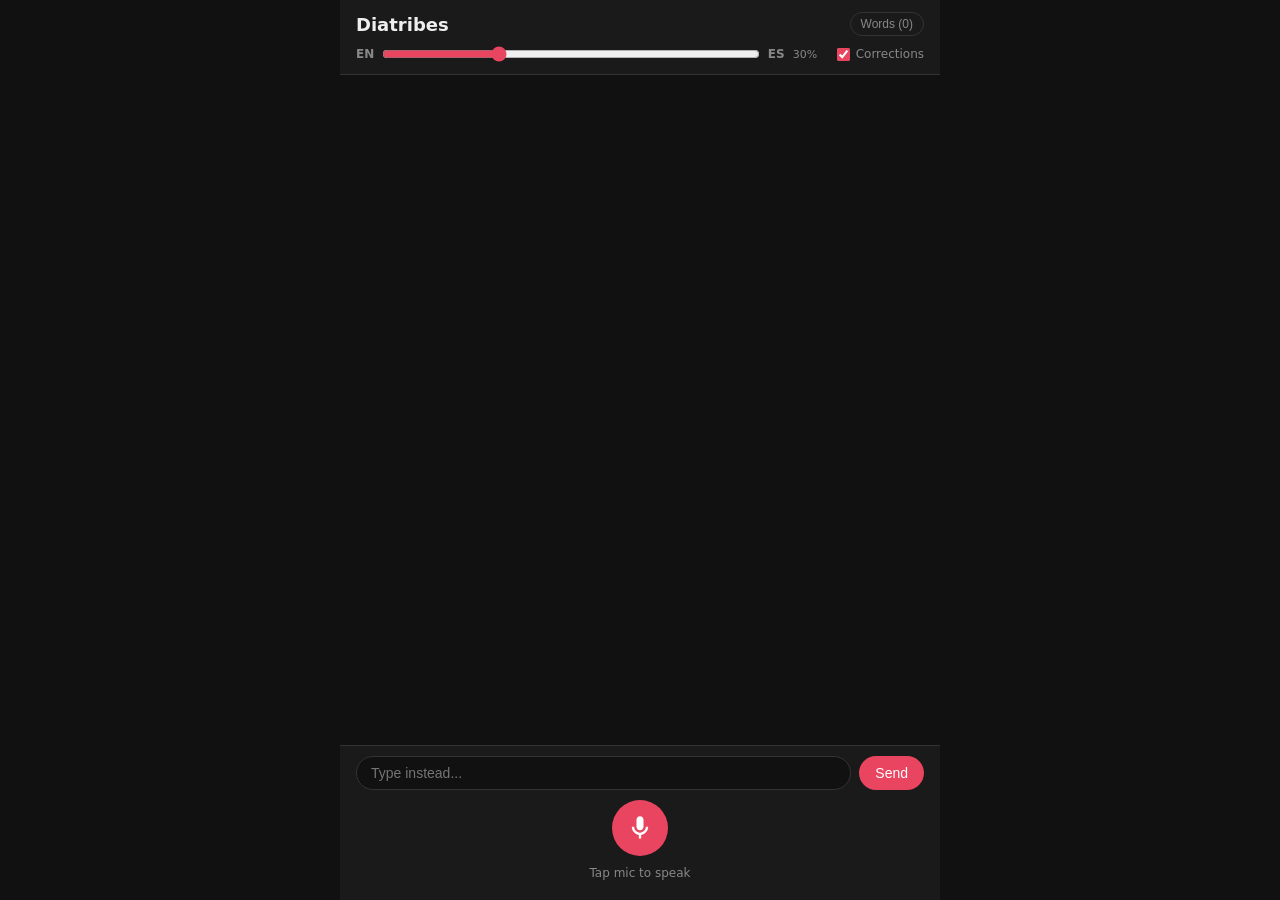
==== static/index.html @ d9075f25 "Add initial web app for Spanish language practice FastAPI backend with two endpoints: - /api/transcr" ====
<!DOCTYPE html>
<html lang="en">
<head>
    <meta charset="UTF-8">
    <meta name="viewport" content="width=device-width, initial-scale=1.0, maximum-scale=1.0, user-scalable=no">
    <title>Diatribes</title>
    <link rel="stylesheet" href="/static/style.css">
</head>
<body>
    <div id="app">
        <header>
            <div class="header-top">
                <h1>Diatribes</h1>
                <button id="words-btn">Words (0)</button>
            </div>
            <div class="controls">
                <div class="slider-group">
                    <span class="lang-label">EN</span>
                    <input type="range" id="slider" min="0" max="100" value="30" step="5">
                    <span class="lang-label">ES</span>
                    <span id="slider-value">30%</span>
                </div>
                <label class="toggle">
                    <input type="checkbox" id="correction-toggle" checked>
                    <span>Corrections</span>
                </label>
            </div>
        </header>

        <main id="conversation"></main>

        <footer>
            <div class="input-row">
                <input type="text" id="text-input" placeholder="Type instead...">
                <button id="send-btn">Send</button>
            </div>
            <button id="mic-btn" aria-label="Record"></button>
            <button id="skip-btn" hidden>Skip retry</button>
            <div id="status">Tap mic to speak</div>
        </footer>
    </div>

    <div id="words-panel" hidden>
        <div class="panel-header">
            <h2>Trouble Words</h2>
            <button id="close-panel">&times;</button>
        </div>
        <ul id="words-list"></ul>
    </div>

    <script src="/static/app.js"></script>
</body>
</html>
---- static/style.css ----
* { margin: 0; padding: 0; box-sizing: border-box; }

:root {
    --bg: #111;
    --surface: #1a1a1a;
    --border: #333;
    --primary: #e94560;
    --user-bg: #1a3a5c;
    --assistant-bg: #2d1b4e;
    --correction-bg: #5c1a1a;
    --text: #eee;
    --text-dim: #888;
}

html, body { height: 100%; overflow: hidden; }

body {
    font-family: -apple-system, BlinkMacSystemFont, 'SF Pro', system-ui, sans-serif;
    background: var(--bg);
    color: var(--text);
}

#app {
    display: flex;
    flex-direction: column;
    height: 100%;
    max-width: 600px;
    margin: 0 auto;
}

header {
    padding: 12px 16px;
    background: var(--surface);
    border-bottom: 1px solid var(--border);
}

.header-top {
    display: flex;
    justify-content: space-between;
    align-items: center;
    margin-bottom: 10px;
}

header h1 { font-size: 18px; font-weight: 600; }

#words-btn {
    background: none;
    border: 1px solid var(--border);
    color: var(--text-dim);
    padding: 4px 10px;
    border-radius: 12px;
    font-size: 12px;
    cursor: pointer;
}

.controls { display: flex; align-items: center; gap: 16px; }

.slider-group {
    flex: 1;
    display: flex;
    align-items: center;
    gap: 8px;
}

.lang-label { font-size: 12px; font-weight: 600; color: var(--text-dim); }

#slider { flex: 1; accent-color: var(--primary); }

#slider-value { font-size: 11px; color: var(--text-dim); min-width: 28px; }

.toggle {
    display: flex;
    align-items: center;
    gap: 6px;
    font-size: 12px;
    color: var(--text-dim);
    cursor: pointer;
    white-space: nowrap;
}

.toggle input { accent-color: var(--primary); }

#conversation {
    flex: 1;
    overflow-y: auto;
    padding: 16px;
    display: flex;
    flex-direction: column;
    gap: 10px;
    -webkit-overflow-scrolling: touch;
}

.msg {
    max-width: 85%;
    padding: 10px 14px;
    border-radius: 18px;
    font-size: 15px;
    line-height: 1.45;
    word-wrap: break-word;
}

.msg.user {
    align-self: flex-end;
    background: var(--user-bg);
    border-bottom-right-radius: 4px;
}

.msg.assistant {
    align-self: flex-start;
    background: var(--assistant-bg);
    border-bottom-left-radius: 4px;
}

.msg.correction {
    align-self: flex-start;
    background: var(--correction-bg);
    border-bottom-left-radius: 4px;
    font-size: 14px;
}

.msg.correction .label {
    font-size: 11px;
    text-transform: uppercase;
    letter-spacing: 0.5px;
    opacity: 0.6;
    margin-bottom: 4px;
}

footer {
    padding: 10px 16px 20px;
    background: var(--surface);
    border-top: 1px solid var(--border);
    display: flex;
    flex-direction: column;
    align-items: center;
    gap: 10px;
}

.input-row { width: 100%; display: flex; gap: 8px; }

#text-input {
    flex: 1;
    padding: 8px 14px;
    border-radius: 20px;
    border: 1px solid var(--border);
    background: var(--bg);
    color: var(--text);
    font-size: 14px;
    outline: none;
}

#text-input:focus { border-color: var(--primary); }

#send-btn {
    padding: 8px 16px;
    border-radius: 20px;
    border: none;
    background: var(--primary);
    color: white;
    font-size: 14px;
    cursor: pointer;
}

#mic-btn {
    width: 56px;
    height: 56px;
    border-radius: 50%;
    border: none;
    background: var(--primary);
    cursor: pointer;
    display: flex;
    align-items: center;
    justify-content: center;
    transition: transform 0.1s;
}

#mic-btn:active { transform: scale(0.95); }
#mic-btn svg { fill: white; }

#mic-btn.recording {
    background: #ff3333;
    animation: pulse 1s infinite;
}

#mic-btn.disabled {
    background: #444;
    cursor: not-allowed;
}

@keyframes pulse {
    0%, 100% { transform: scale(1); }
    50% { transform: scale(1.06); }
}

#skip-btn {
    background: none;
    border: 1px solid var(--border);
    color: var(--text-dim);
    padding: 6px 16px;
    border-radius: 16px;
    font-size: 13px;
    cursor: pointer;
}

#status { font-size: 12px; color: var(--text-dim); }

#words-panel {
    position: fixed;
    top: 0; left: 0; right: 0; bottom: 0;
    background: var(--bg);
    z-index: 100;
    padding: 20px;
    overflow-y: auto;
}

.panel-header {
    display: flex;
    justify-content: space-between;
    align-items: center;
    margin-bottom: 16px;
}

.panel-header h2 { font-size: 18px; }

#close-panel {
    background: none;
    border: none;
    color: var(--text);
    font-size: 24px;
    cursor: pointer;
}

#words-list { list-style: none; }

#words-list li {
    padding: 8px 0;
    border-bottom: 1px solid var(--border);
    font-size: 15px;
}

@supports (padding-bottom: env(safe-area-inset-bottom)) {
    footer { padding-bottom: calc(20px + env(safe-area-inset-bottom)); }
}
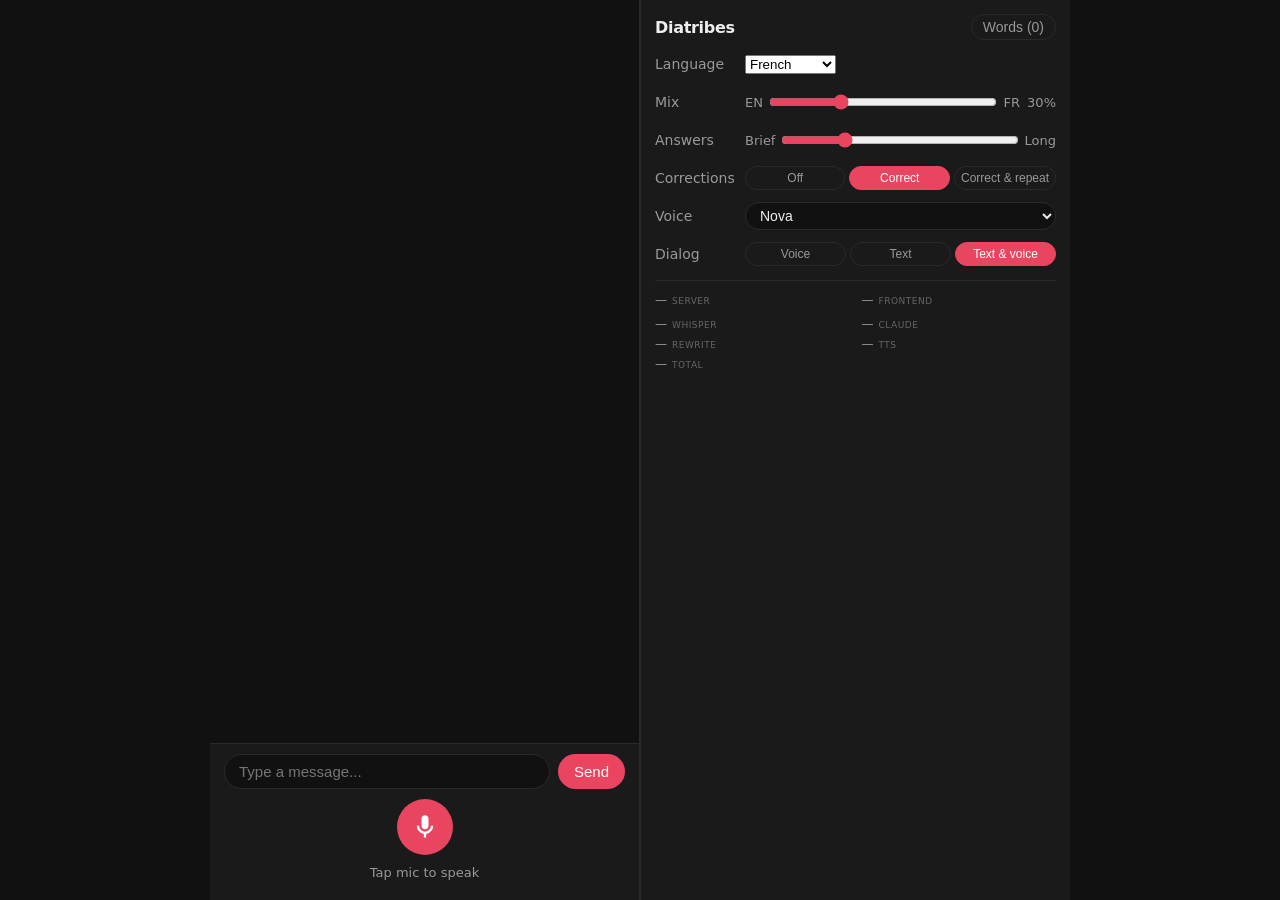
==== commit bbc204e6: "Claude is researching alternatives ot mix" ====
--- a/static/index.html
+++ b/static/index.html
@@ -8,36 +8,113 @@
 </head>
 <body>
     <div id="app">
-        <header>
-            <div class="header-top">
-                <h1>Diatribes</h1>
-                <button id="words-btn">Words (0)</button>
+
+        <div class="chat-col">
+            <main id="conversation"></main>
+            <footer>
+                <div class="input-row" id="input-row">
+                    <input type="text" id="text-input" placeholder="Type a message...">
+                    <button id="send-btn">Send</button>
+                </div>
+                <button id="mic-btn" aria-label="Record"></button>
+                <button id="skip-btn" hidden>Skip retry</button>
+                <div id="status">Tap mic to speak</div>
+            </footer>
+        </div>
+
+        <aside class="control-col">
+            <div class="control-col-inner">
+
+                <div class="header-title">
+                    <h1>Diatribes</h1>
+                    <button id="words-btn">Words (0)</button>
+                </div>
+
+                <div class="setting-row">
+                    <span class="setting-label">Language</span>
+                    <select id="language-select">
+                        <option value="French" selected>French</option>
+                        <option value="Spanish">Spanish</option>
+                        <option value="Italian">Italian</option>
+                        <option value="German">German</option>
+                        <option value="Portuguese">Portuguese</option>
+                        <option value="Japanese">Japanese</option>
+                        <option value="Mandarin">Mandarin</option>
+                        <option value="Arabic">Arabic</option>
+                        <option value="Dutch">Dutch</option>
+                        <option value="Russian">Russian</option>
+                        <option value="Korean">Korean</option>
+                    </select>
+                </div>
+
+                <div class="setting-row">
+                    <span class="setting-label">Mix</span>
+                    <div class="slider-group">
+                        <span class="slider-end">EN</span>
+                        <input type="range" id="slider" min="0" max="100" value="30" step="5">
+                        <span class="slider-end">FR</span>
+                        <span id="slider-value">30%</span>
+                    </div>
+                </div>
+
+                <div class="setting-row">
+                    <span class="setting-label">Answers</span>
+                    <div class="slider-group">
+                        <span class="slider-end">Brief</span>
+                        <input type="range" id="length-slider" min="1" max="5" value="2" step="1">
+                        <span class="slider-end">Long</span>
+                    </div>
+                </div>
+
+                <div class="setting-row">
+                    <span class="setting-label">Corrections</span>
+                    <div class="seg" id="corrections-seg">
+                        <button class="seg-btn" data-value="off">Off</button>
+                        <button class="seg-btn active" data-value="correct">Correct</button>
+                        <button class="seg-btn" data-value="repeat">Correct &amp; repeat</button>
+                    </div>
+                </div>
+
+                <div class="setting-row">
+                    <span class="setting-label">Voice</span>
+                    <select id="voice-select">
+                        <option value="browser">Browser</option>
+                        <option value="nova" selected>Nova</option>
+                        <option value="alloy">Alloy</option>
+                        <option value="echo">Echo</option>
+                        <option value="fable">Fable</option>
+                        <option value="onyx">Onyx</option>
+                        <option value="shimmer">Shimmer</option>
+                    </select>
+                </div>
+
+                <div class="setting-row">
+                    <span class="setting-label">Dialog</span>
+                    <div class="seg" id="dialog-seg">
+                        <button class="seg-btn" data-value="voice">Voice</button>
+                        <button class="seg-btn" data-value="text">Text</button>
+                        <button class="seg-btn active" data-value="both">Text &amp; voice</button>
+                    </div>
+                </div>
+
+                <div class="divider"></div>
+
+                <div class="meta-grid">
+                    <span class="meta-item"><span id="server-time">—</span><span class="meta-label">server</span></span>
+                    <span class="meta-item"><span id="frontend-time">—</span><span class="meta-label">frontend</span></span>
+                </div>
+
+                <div class="meta-grid" id="timings-row" hidden>
+                    <span class="meta-item"><span id="t-whisper">—</span><span class="meta-label">whisper</span></span>
+                    <span class="meta-item"><span id="t-claude">—</span><span class="meta-label">claude</span></span>
+                    <span class="meta-item"><span id="t-rewrite">—</span><span class="meta-label">rewrite</span></span>
+                    <span class="meta-item"><span id="t-tts">—</span><span class="meta-label">tts</span></span>
+                    <span class="meta-item"><span id="t-total">—</span><span class="meta-label">total</span></span>
+                </div>
+
             </div>
-            <div class="controls">
-                <div class="slider-group">
-                    <span class="lang-label">EN</span>
-                    <input type="range" id="slider" min="0" max="100" value="30" step="5">
-                    <span class="lang-label">ES</span>
-                    <span id="slider-value">30%</span>
-                </div>
-                <label class="toggle">
-                    <input type="checkbox" id="correction-toggle" checked>
-                    <span>Corrections</span>
-                </label>
-            </div>
-        </header>
+        </aside>
 
-        <main id="conversation"></main>
-
-        <footer>
-            <div class="input-row">
-                <input type="text" id="text-input" placeholder="Type instead...">
-                <button id="send-btn">Send</button>
-            </div>
-            <button id="mic-btn" aria-label="Record"></button>
-            <button id="skip-btn" hidden>Skip retry</button>
-            <div id="status">Tap mic to speak</div>
-        </footer>
     </div>
 
     <div id="words-panel" hidden>
--- a/static/style.css
+++ b/static/style.css
@@ -3,13 +3,15 @@
 :root {
     --bg: #111;
     --surface: #1a1a1a;
-    --border: #333;
+    --border: #2a2a2a;
     --primary: #e94560;
     --user-bg: #1a3a5c;
     --assistant-bg: #2d1b4e;
     --correction-bg: #5c1a1a;
     --text: #eee;
-    --text-dim: #888;
+    --text-dim: #999;
+    --text-faint: #666;
+    --control-w: 270px;
 }
 
 html, body { height: 100%; overflow: hidden; }
@@ -18,72 +20,230 @@
     font-family: -apple-system, BlinkMacSystemFont, 'SF Pro', system-ui, sans-serif;
     background: var(--bg);
     color: var(--text);
-}
+    font-size: 16px;
+}
+
+/* ── App shell ── */
 
 #app {
     display: flex;
     flex-direction: column;
     height: 100%;
-    max-width: 600px;
+    max-width: 390px;
     margin: 0 auto;
 }
 
-header {
-    padding: 12px 16px;
+/* ── Desktop: 2-column ── */
+
+@media (min-width: 700px) {
+    #app {
+        flex-direction: row;
+        max-width: 860px;
+        width: 100%;
+    }
+
+    .chat-col {
+        width: 300px;
+        flex-shrink: 0;
+        border-right: 1px solid var(--border);
+    }
+
+    .control-col {
+        flex: 1;
+        overflow-y: auto;
+        background: var(--surface);
+    }
+}
+
+/* ── Chat column ── */
+
+.chat-col {
+    display: flex;
+    flex-direction: column;
+    flex: 1;
+    min-height: 0;
+    overflow: hidden;
+}
+
+/* ── Control column (mobile: top bar, desktop: sidebar) ── */
+
+.control-col {
     background: var(--surface);
     border-bottom: 1px solid var(--border);
 }
 
-.header-top {
+@media (min-width: 700px) {
+    .control-col {
+        border-bottom: none;
+        border-left: 1px solid var(--border);
+        order: 2;
+    }
+}
+
+.control-col-inner {
+    padding: 14px;
+    display: flex;
+    flex-direction: column;
+    gap: 10px;
+}
+
+/* ── Header title ── */
+
+.header-title {
     display: flex;
     justify-content: space-between;
     align-items: center;
-    margin-bottom: 10px;
-}
-
-header h1 { font-size: 18px; font-weight: 600; }
+}
+
+h1 {
+    font-size: 16px;
+    font-weight: 700;
+    letter-spacing: -0.3px;
+}
 
 #words-btn {
     background: none;
     border: 1px solid var(--border);
     color: var(--text-dim);
+    padding: 4px 11px;
+    border-radius: 20px;
+    font-size: 14px;
+    cursor: pointer;
+}
+
+/* ── Setting rows ── */
+
+.setting-row {
+    display: flex;
+    align-items: center;
+    gap: 10px;
+    min-height: 28px;
+}
+
+.setting-label {
+    width: 80px;
+    flex-shrink: 0;
+    font-size: 14px;
+    color: var(--text-dim);
+}
+
+/* ── Sliders ── */
+
+.slider-group {
+    flex: 1;
+    display: flex;
+    align-items: center;
+    gap: 6px;
+    min-width: 0;
+}
+
+.slider-end {
+    font-size: 13px;
+    color: var(--text-dim);
+    white-space: nowrap;
+    flex-shrink: 0;
+}
+
+.slider-group input[type="range"] {
+    flex: 1;
+    min-width: 0;
+    accent-color: var(--primary);
+}
+
+#slider-value {
+    font-size: 13px;
+    color: var(--text-dim);
+    min-width: 30px;
+    text-align: right;
+}
+
+/* ── Segmented controls ── */
+
+.seg {
+    display: flex;
+    gap: 4px;
+    flex: 1;
+    flex-wrap: wrap;
+}
+
+.seg-btn {
+    flex: 1;
+    padding: 4px 6px;
+    border-radius: 20px;
+    border: 1px solid var(--border);
+    background: none;
+    color: var(--text-dim);
+    font-size: 12px;
+    cursor: pointer;
+    white-space: nowrap;
+    transition: background 0.15s, color 0.15s, border-color 0.15s;
+}
+
+.seg-btn.active {
+    background: var(--primary);
+    border-color: var(--primary);
+    color: #fff;
+}
+
+/* ── Voice select ── */
+
+#voice-select {
+    flex: 1;
+    background: var(--bg);
+    border: 1px solid var(--border);
+    color: var(--text);
     padding: 4px 10px;
-    border-radius: 12px;
+    border-radius: 20px;
+    font-size: 14px;
+    cursor: pointer;
+    outline: none;
+}
+
+#voice-select:focus { border-color: var(--primary); }
+
+/* ── Divider ── */
+
+.divider {
+    height: 1px;
+    background: var(--border);
+    margin: 2px 0;
+}
+
+/* ── Meta / debug ── */
+
+.meta-grid {
+    display: grid;
+    grid-template-columns: 1fr 1fr;
+    gap: 6px 12px;
+}
+
+.meta-item {
+    display: flex;
+    align-items: baseline;
+    gap: 5px;
     font-size: 12px;
-    cursor: pointer;
-}
-
-.controls { display: flex; align-items: center; gap: 16px; }
-
-.slider-group {
-    flex: 1;
-    display: flex;
-    align-items: center;
-    gap: 8px;
-}
-
-.lang-label { font-size: 12px; font-weight: 600; color: var(--text-dim); }
-
-#slider { flex: 1; accent-color: var(--primary); }
-
-#slider-value { font-size: 11px; color: var(--text-dim); min-width: 28px; }
-
-.toggle {
-    display: flex;
-    align-items: center;
-    gap: 6px;
-    font-size: 12px;
-    color: var(--text-dim);
-    cursor: pointer;
-    white-space: nowrap;
-}
-
-.toggle input { accent-color: var(--primary); }
+    color: var(--text-dim);
+    font-variant-numeric: tabular-nums;
+}
+
+.meta-label {
+    text-transform: uppercase;
+    font-size: 9px;
+    letter-spacing: 0.5px;
+    color: var(--text-faint);
+}
+
+.t-net {
+    font-size: 11px;
+    color: var(--text-faint);
+}
+
+/* ── Conversation ── */
 
 #conversation {
     flex: 1;
     overflow-y: auto;
-    padding: 16px;
+    padding: 14px;
     display: flex;
     flex-direction: column;
     gap: 10px;
@@ -92,7 +252,7 @@
 
 .msg {
     max-width: 85%;
-    padding: 10px 14px;
+    padding: 9px 13px;
     border-radius: 18px;
     font-size: 15px;
     line-height: 1.45;
@@ -126,8 +286,10 @@
     margin-bottom: 4px;
 }
 
+/* ── Footer ── */
+
 footer {
-    padding: 10px 16px 20px;
+    padding: 10px 14px 20px;
     background: var(--surface);
     border-top: 1px solid var(--border);
     display: flex;
@@ -136,7 +298,11 @@
     gap: 10px;
 }
 
-.input-row { width: 100%; display: flex; gap: 8px; }
+.input-row {
+    width: 100%;
+    display: flex;
+    gap: 8px;
+}
 
 #text-input {
     flex: 1;
@@ -145,7 +311,7 @@
     border: 1px solid var(--border);
     background: var(--bg);
     color: var(--text);
-    font-size: 14px;
+    font-size: 15px;
     outline: none;
 }
 
@@ -157,7 +323,7 @@
     border: none;
     background: var(--primary);
     color: white;
-    font-size: 14px;
+    font-size: 15px;
     cursor: pointer;
 }
 
@@ -198,11 +364,13 @@
     color: var(--text-dim);
     padding: 6px 16px;
     border-radius: 16px;
-    font-size: 13px;
-    cursor: pointer;
-}
-
-#status { font-size: 12px; color: var(--text-dim); }
+    font-size: 14px;
+    cursor: pointer;
+}
+
+#status { font-size: 13px; color: var(--text-dim); }
+
+/* ── Words panel ── */
 
 #words-panel {
     position: fixed;
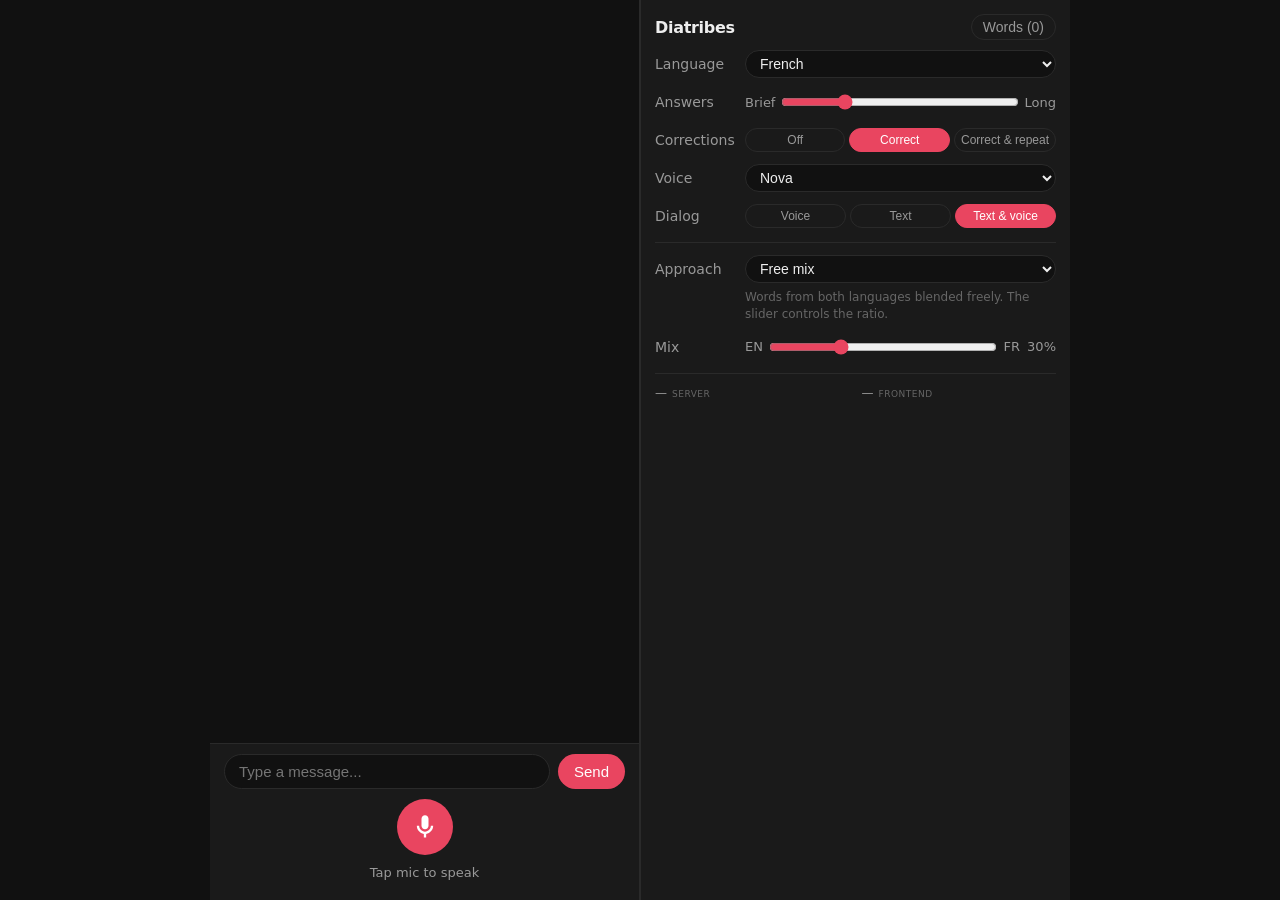
==== commit 71132b5d: "Pre testing ui" ====
--- a/static/index.html
+++ b/static/index.html
@@ -48,16 +48,6 @@
                 </div>
 
                 <div class="setting-row">
-                    <span class="setting-label">Mix</span>
-                    <div class="slider-group">
-                        <span class="slider-end">EN</span>
-                        <input type="range" id="slider" min="0" max="100" value="30" step="5">
-                        <span class="slider-end">FR</span>
-                        <span id="slider-value">30%</span>
-                    </div>
-                </div>
-
-                <div class="setting-row">
                     <span class="setting-label">Answers</span>
                     <div class="slider-group">
                         <span class="slider-end">Brief</span>
@@ -99,6 +89,44 @@
 
                 <div class="divider"></div>
 
+                <!-- Approach selector + dynamic controls -->
+                <div class="setting-row">
+                    <span class="setting-label">Approach</span>
+                    <select id="approach-select">
+                        <option value="free_mix" selected>Free mix</option>
+                        <option value="pos">POS swap</option>
+                        <option value="sentence_alt">Alternating</option>
+                        <option value="immersion">Immersion</option>
+                        <option value="translation">Translations</option>
+                    </select>
+                </div>
+
+                <p id="approach-desc" class="approach-desc"></p>
+
+                <!-- Free mix controls -->
+                <div id="mix-row" class="setting-row">
+                    <span class="setting-label">Mix</span>
+                    <div class="slider-group">
+                        <span class="slider-end">EN</span>
+                        <input type="range" id="slider" min="0" max="100" value="30" step="5">
+                        <span class="slider-end">FR</span>
+                        <span id="slider-value">30%</span>
+                    </div>
+                </div>
+
+                <!-- POS swap controls -->
+                <div id="pos-row" class="setting-row" hidden>
+                    <span class="setting-label">Swap</span>
+                    <div class="pos-checks" id="pos-checks">
+                        <label><input type="checkbox" value="nouns" checked> Nouns</label>
+                        <label><input type="checkbox" value="verbs"> Verbs</label>
+                        <label><input type="checkbox" value="adjectives"> Adjs</label>
+                        <label><input type="checkbox" value="adverbs"> Advs</label>
+                    </div>
+                </div>
+
+                <div class="divider"></div>
+
                 <div class="meta-grid">
                     <span class="meta-item"><span id="server-time">—</span><span class="meta-label">server</span></span>
                     <span class="meta-item"><span id="frontend-time">—</span><span class="meta-label">frontend</span></span>
--- a/static/style.css
+++ b/static/style.css
@@ -1,4 +1,5 @@
 * { margin: 0; padding: 0; box-sizing: border-box; }
+[hidden] { display: none !important; }
 
 :root {
     --bg: #111;
@@ -185,9 +186,9 @@
     color: #fff;
 }
 
-/* ── Voice select ── */
-
-#voice-select {
+/* ── Selects ── */
+
+select {
     flex: 1;
     background: var(--bg);
     border: 1px solid var(--border);
@@ -199,7 +200,47 @@
     outline: none;
 }
 
-#voice-select:focus { border-color: var(--primary); }
+select:focus { border-color: var(--primary); }
+
+/* ── Approach description ── */
+
+.approach-desc {
+    font-size: 12px;
+    color: var(--text-faint);
+    line-height: 1.4;
+    padding-left: 90px;
+    margin-top: -4px;
+}
+
+/* ── POS checkboxes ── */
+
+.pos-checks {
+    display: flex;
+    flex-wrap: wrap;
+    gap: 6px;
+    flex: 1;
+}
+
+.pos-checks label {
+    display: flex;
+    align-items: center;
+    gap: 4px;
+    font-size: 13px;
+    color: var(--text-dim);
+    cursor: pointer;
+    padding: 3px 10px;
+    border-radius: 20px;
+    border: 1px solid var(--border);
+    transition: background 0.15s, color 0.15s, border-color 0.15s;
+}
+
+.pos-checks label:has(input:checked) {
+    background: var(--primary);
+    border-color: var(--primary);
+    color: #fff;
+}
+
+.pos-checks input[type="checkbox"] { display: none; }
 
 /* ── Divider ── */
 
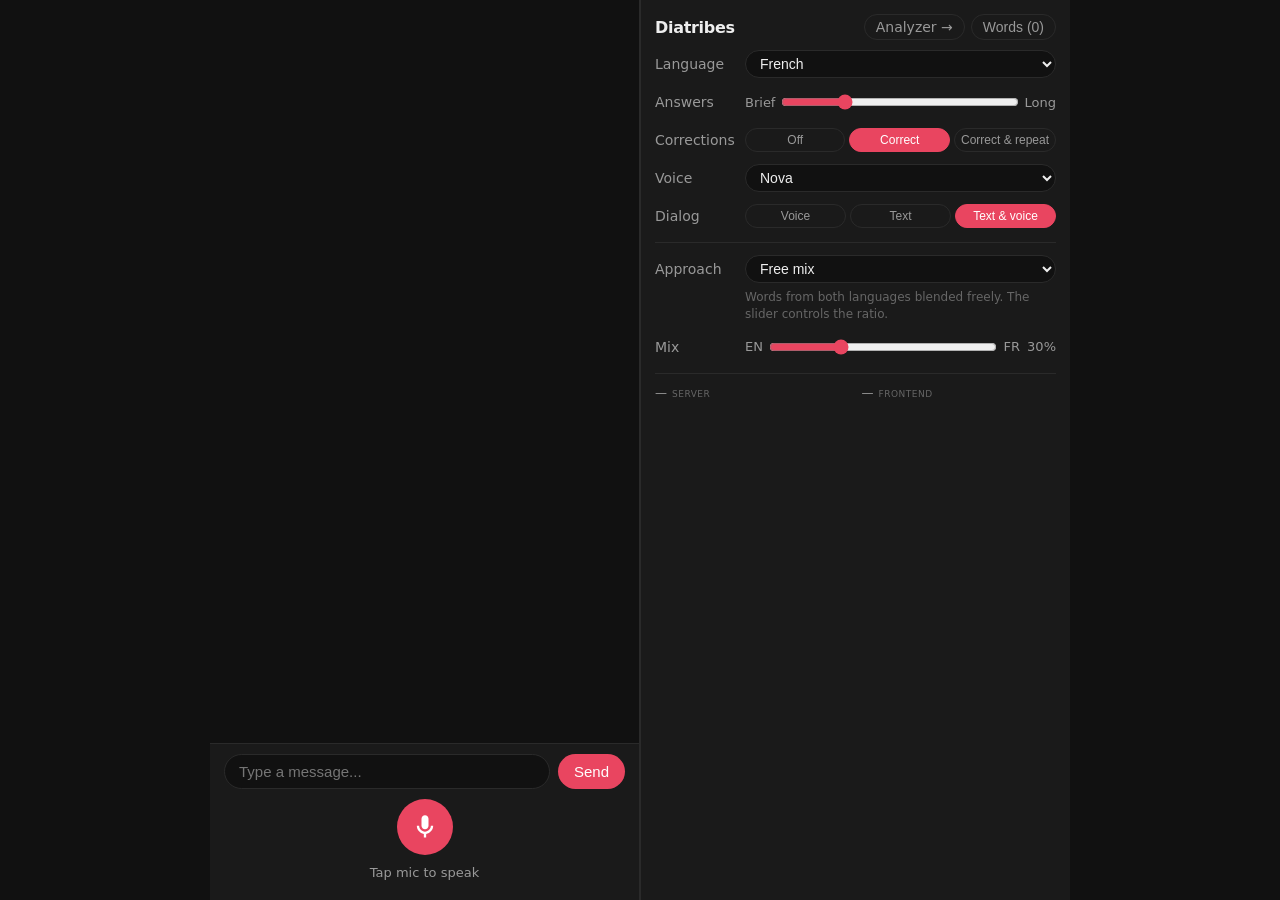
==== commit 1dacb1db: "Add deterministic text analyzer with POS color-coding Replaces LLM-based word swapping with a static" ====
--- a/static/index.html
+++ b/static/index.html
@@ -27,7 +27,10 @@
 
                 <div class="header-title">
                     <h1>Diatribes</h1>
-                    <button id="words-btn">Words (0)</button>
+                    <div style="display:flex;gap:6px;align-items:center;">
+                        <a href="/static/translator.html" id="analyzer-btn">Analyzer →</a>
+                        <button id="words-btn">Words (0)</button>
+                    </div>
                 </div>
 
                 <div class="setting-row">
--- a/static/style.css
+++ b/static/style.css
@@ -112,6 +112,23 @@
     cursor: pointer;
 }
 
+#analyzer-btn {
+    background: none;
+    border: 1px solid var(--border);
+    color: var(--text-dim);
+    padding: 4px 11px;
+    border-radius: 20px;
+    font-size: 14px;
+    cursor: pointer;
+    text-decoration: none;
+    transition: color 0.15s, border-color 0.15s;
+}
+
+#analyzer-btn:hover {
+    color: var(--text);
+    border-color: #444;
+}
+
 /* ── Setting rows ── */
 
 .setting-row {
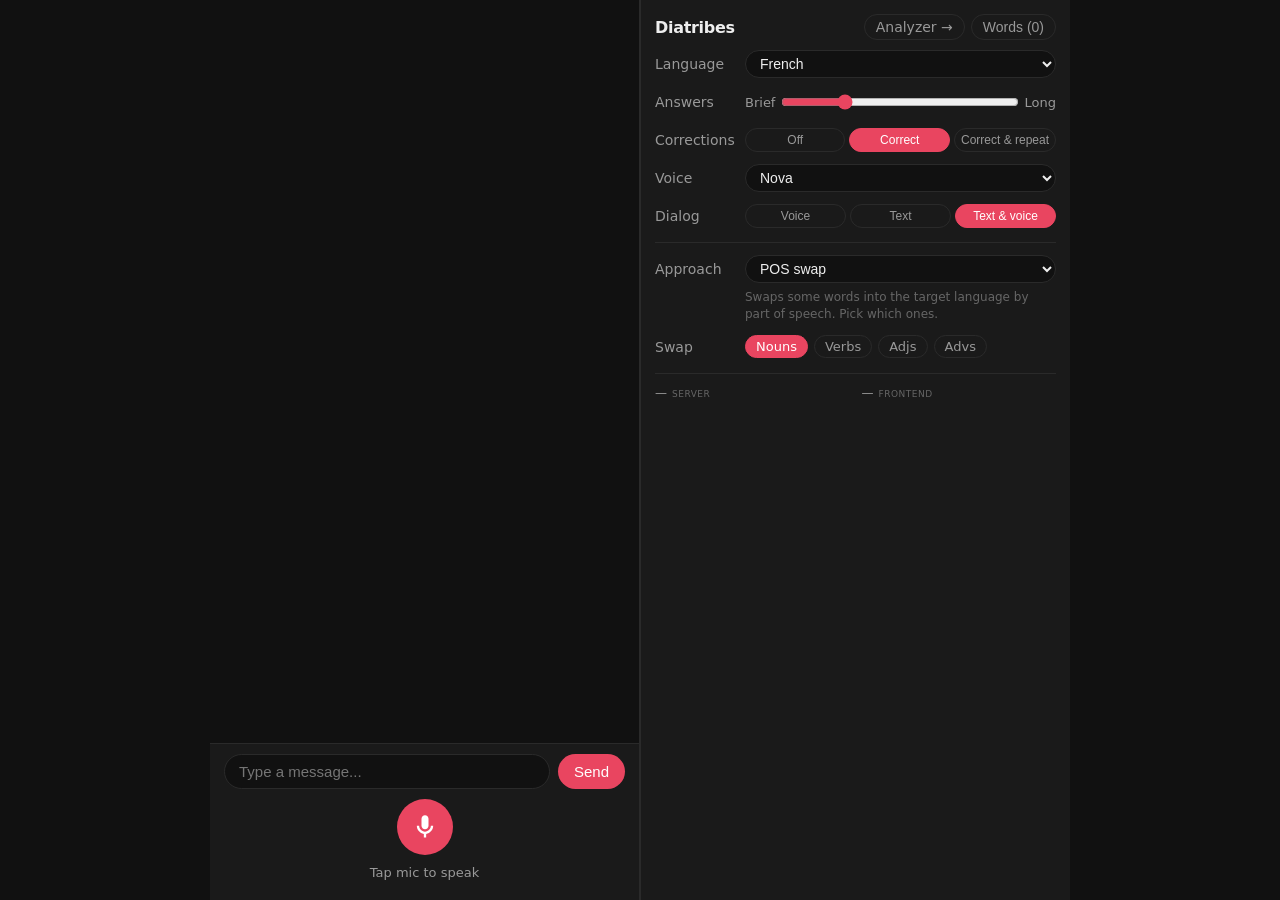
==== commit 16f95c8d: "Make POS swap default and replace LLM second pass with deterministic swap POS swap is now the defaul" ====
--- a/static/index.html
+++ b/static/index.html
@@ -96,8 +96,8 @@
                 <div class="setting-row">
                     <span class="setting-label">Approach</span>
                     <select id="approach-select">
-                        <option value="free_mix" selected>Free mix</option>
-                        <option value="pos">POS swap</option>
+                        <option value="free_mix">Free mix</option>
+                        <option value="pos" selected>POS swap</option>
                         <option value="sentence_alt">Alternating</option>
                         <option value="immersion">Immersion</option>
                         <option value="translation">Translations</option>
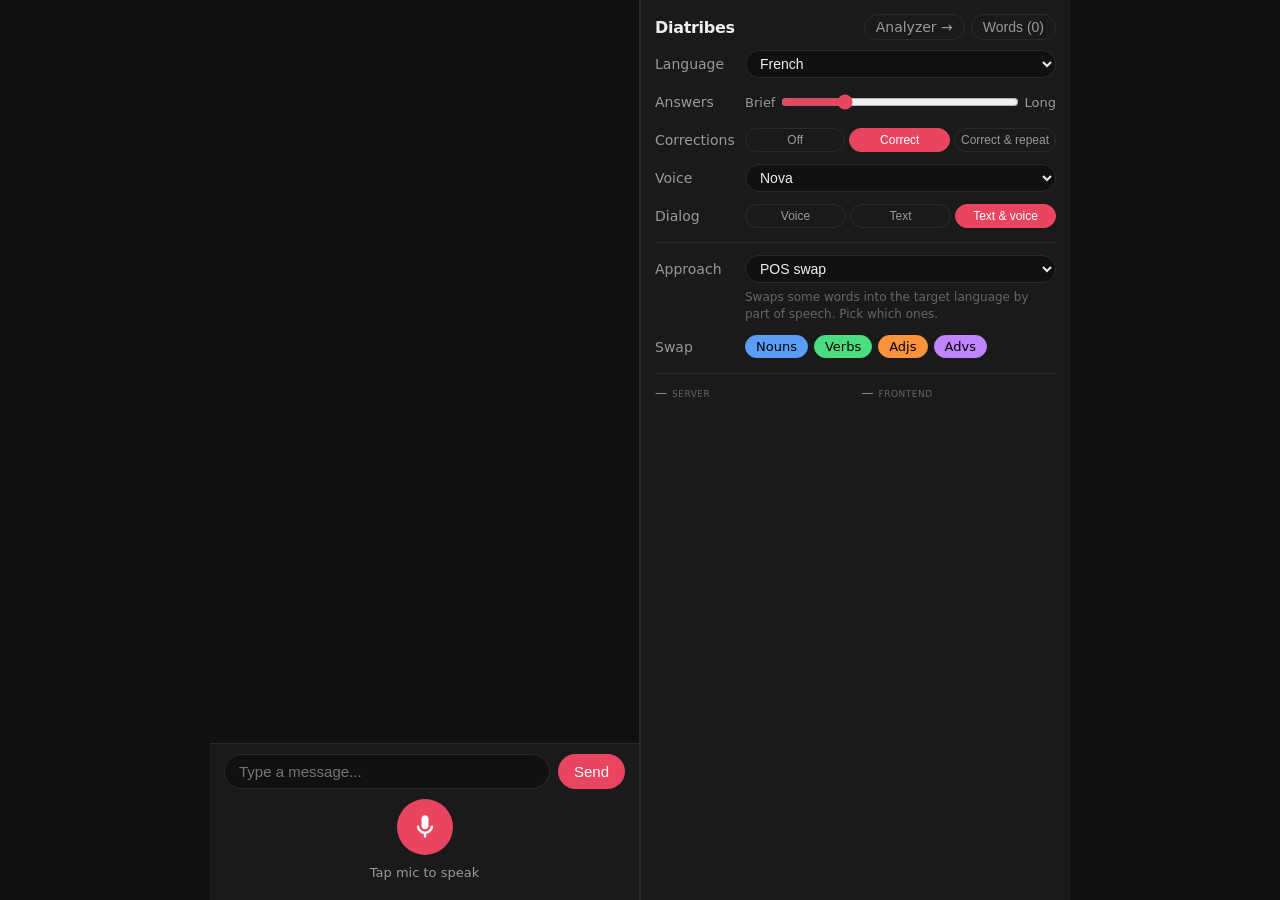
==== commit bd59050e: "Color-code POS words in chat bubbles, per-type pill colors - Shared dict-swap.js module handles all " ====
--- a/static/index.html
+++ b/static/index.html
@@ -122,9 +122,9 @@
                     <span class="setting-label">Swap</span>
                     <div class="pos-checks" id="pos-checks">
                         <label><input type="checkbox" value="nouns" checked> Nouns</label>
-                        <label><input type="checkbox" value="verbs"> Verbs</label>
-                        <label><input type="checkbox" value="adjectives"> Adjs</label>
-                        <label><input type="checkbox" value="adverbs"> Advs</label>
+                        <label><input type="checkbox" value="verbs" checked> Verbs</label>
+                        <label><input type="checkbox" value="adjectives" checked> Adjs</label>
+                        <label><input type="checkbox" value="adverbs" checked> Advs</label>
                     </div>
                 </div>
 
@@ -156,6 +156,7 @@
         <ul id="words-list"></ul>
     </div>
 
+    <script src="/static/dict-swap.js"></script>
     <script src="/static/app.js"></script>
 </body>
 </html>
--- a/static/style.css
+++ b/static/style.css
@@ -251,13 +251,34 @@
     transition: background 0.15s, color 0.15s, border-color 0.15s;
 }
 
-.pos-checks label:has(input:checked) {
-    background: var(--primary);
-    border-color: var(--primary);
-    color: #fff;
+.pos-checks label:has(input[value="nouns"]:checked) {
+    background: #5b9cf6; border-color: #5b9cf6; color: #000;
+}
+.pos-checks label:has(input[value="verbs"]:checked) {
+    background: #4ade80; border-color: #4ade80; color: #000;
+}
+.pos-checks label:has(input[value="adjectives"]:checked) {
+    background: #fb923c; border-color: #fb923c; color: #000;
+}
+.pos-checks label:has(input[value="adverbs"]:checked) {
+    background: #c084fc; border-color: #c084fc; color: #000;
 }
 
 .pos-checks input[type="checkbox"] { display: none; }
+
+/* ── POS word colors (used in chat bubbles + text analyzer) ── */
+
+span.word             { font-weight: 600; }
+span.word.noun        { color: #5b9cf6; }
+span.word.verb        { color: #4ade80; }
+span.word.adj         { color: #fb923c; }
+span.word.adv         { color: #c084fc; }
+span.src {
+    font-size: 11px;
+    font-weight: 400;
+    color: rgba(255,255,255,0.35);
+    margin-left: 2px;
+}
 
 /* ── Divider ── */
 
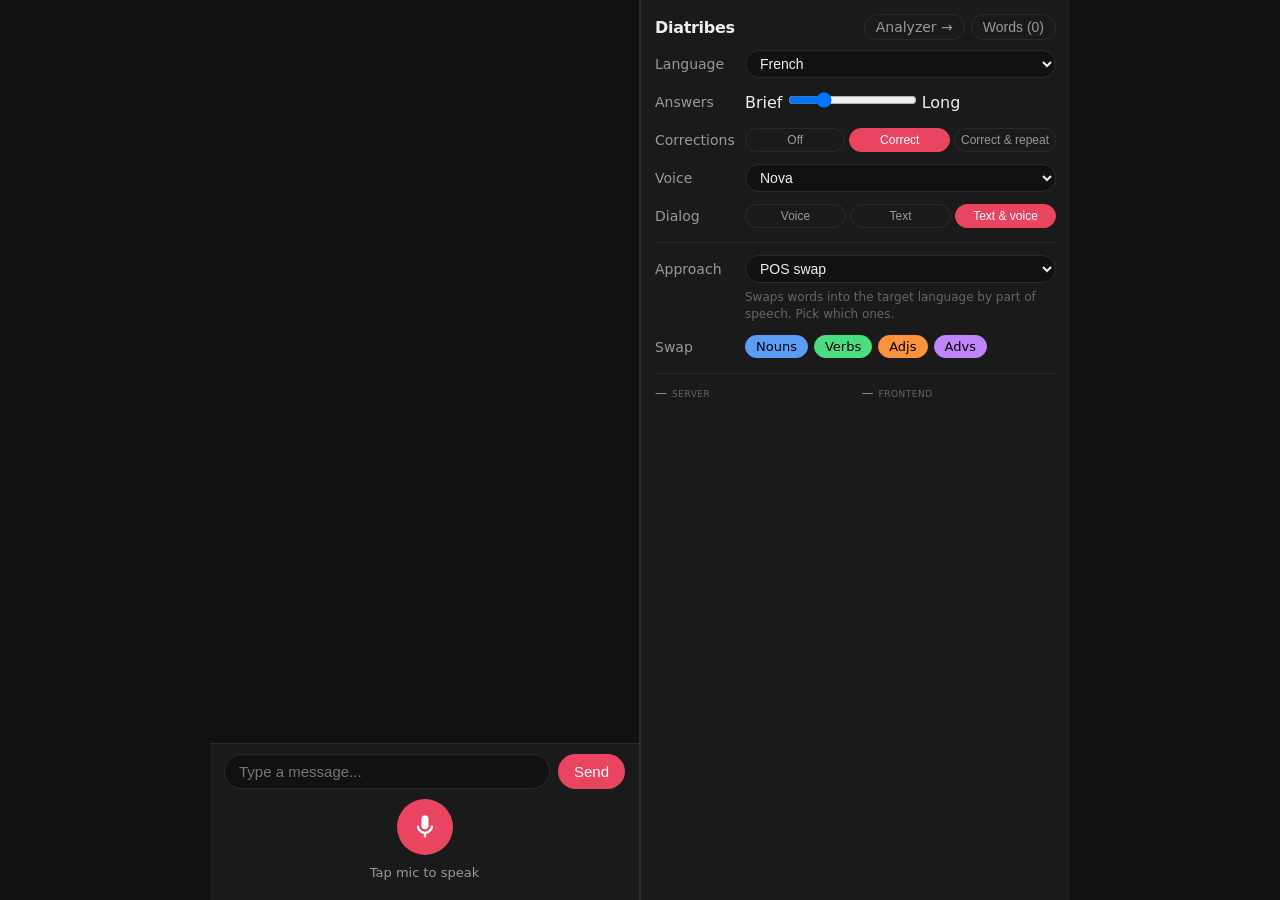
==== commit 7e3c3ac6: "Remove free_mix approach entirely Deleted all references: mix_instruction function, slider UI, slide" ====
--- a/static/index.html
+++ b/static/index.html
@@ -96,7 +96,6 @@
                 <div class="setting-row">
                     <span class="setting-label">Approach</span>
                     <select id="approach-select">
-                        <option value="free_mix">Free mix</option>
                         <option value="pos" selected>POS swap</option>
                         <option value="sentence_alt">Alternating</option>
                         <option value="immersion">Immersion</option>
@@ -105,17 +104,6 @@
                 </div>
 
                 <p id="approach-desc" class="approach-desc"></p>
-
-                <!-- Free mix controls -->
-                <div id="mix-row" class="setting-row">
-                    <span class="setting-label">Mix</span>
-                    <div class="slider-group">
-                        <span class="slider-end">EN</span>
-                        <input type="range" id="slider" min="0" max="100" value="30" step="5">
-                        <span class="slider-end">FR</span>
-                        <span id="slider-value">30%</span>
-                    </div>
-                </div>
 
                 <!-- POS swap controls -->
                 <div id="pos-row" class="setting-row" hidden>
--- a/static/style.css
+++ b/static/style.css
@@ -145,36 +145,6 @@
     color: var(--text-dim);
 }
 
-/* ── Sliders ── */
-
-.slider-group {
-    flex: 1;
-    display: flex;
-    align-items: center;
-    gap: 6px;
-    min-width: 0;
-}
-
-.slider-end {
-    font-size: 13px;
-    color: var(--text-dim);
-    white-space: nowrap;
-    flex-shrink: 0;
-}
-
-.slider-group input[type="range"] {
-    flex: 1;
-    min-width: 0;
-    accent-color: var(--primary);
-}
-
-#slider-value {
-    font-size: 13px;
-    color: var(--text-dim);
-    min-width: 30px;
-    text-align: right;
-}
-
 /* ── Segmented controls ── */
 
 .seg {
@@ -276,7 +246,7 @@
 span.src {
     font-size: 11px;
     font-weight: 400;
-    color: rgba(255,255,255,0.35);
+    color: var(--text);
     margin-left: 2px;
 }
 
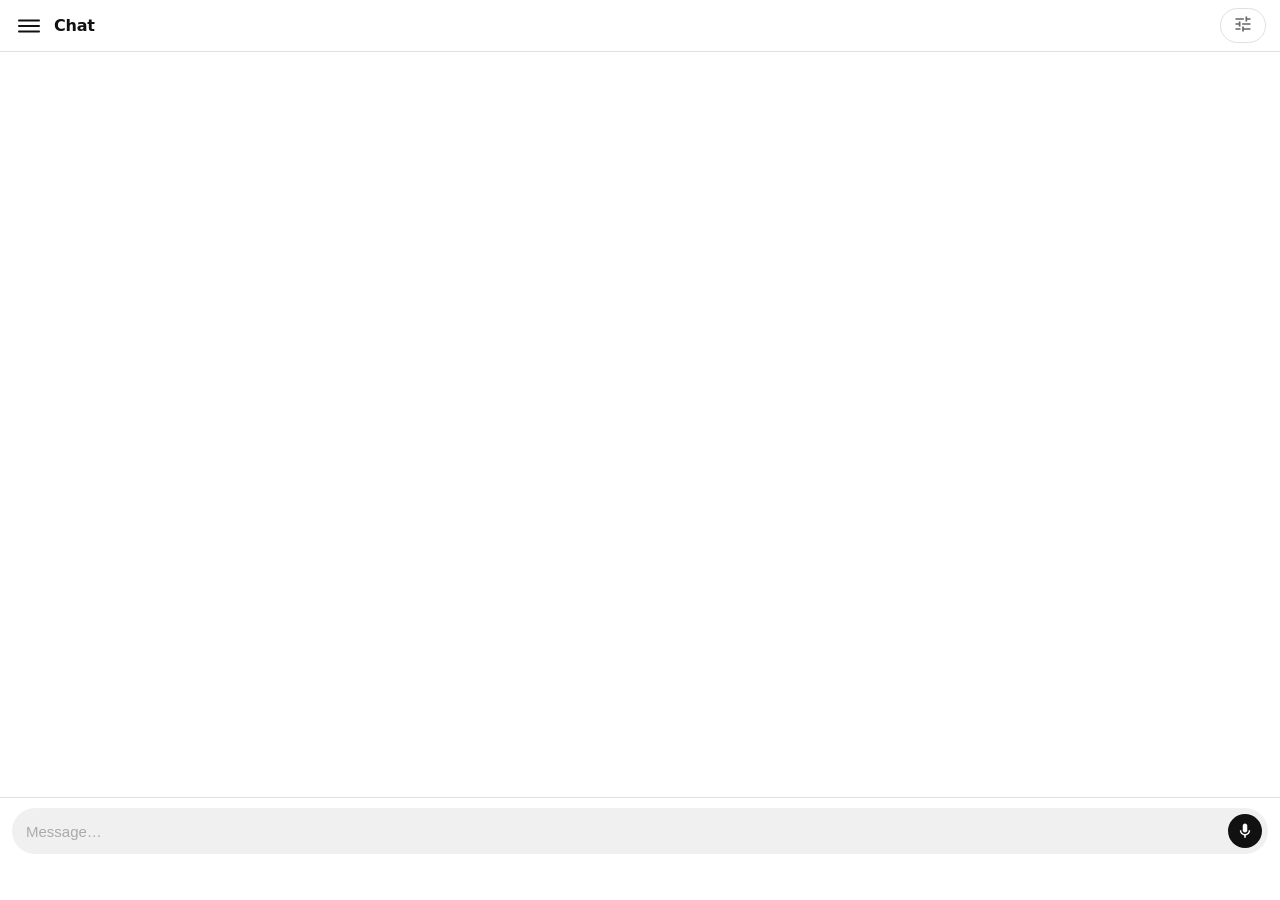
==== commit edcf06b0: "Add Articles section, rebuild web UI to single-action-button layout Web: - Articles view with Saved " ====
--- a/static/index.html
+++ b/static/index.html
@@ -4,147 +4,384 @@
     <meta charset="UTF-8">
     <meta name="viewport" content="width=device-width, initial-scale=1.0, maximum-scale=1.0, user-scalable=no">
     <title>Diatribes</title>
-    <link rel="stylesheet" href="/static/style.css">
+    <link rel="stylesheet" href="/static/app.css">
 </head>
 <body>
-    <div id="app">
-
-        <div class="chat-col">
-            <main id="conversation"></main>
-            <footer>
-                <div class="input-row" id="input-row">
-                    <input type="text" id="text-input" placeholder="Type a message...">
-                    <button id="send-btn">Send</button>
+
+<!-- ── Sidebar overlay ── -->
+<div id="sidebar-overlay"></div>
+
+<!-- ── Sidebar ── -->
+<nav id="sidebar">
+    <div class="sidebar-brand">Diatribes</div>
+    <ul class="sidebar-nav">
+        <li class="nav-item active" data-view="chat">
+            <span class="nav-icon">💬</span> Chat
+        </li>
+        <li class="nav-item" data-view="flashcards">
+            <span class="nav-icon">🃏</span> Flashcards
+        </li>
+        <li class="nav-item" data-view="articles">
+            <span class="nav-icon">📰</span> Articles
+        </li>
+        <li class="nav-item" data-view="voice-test">
+            <span class="nav-icon">🎙</span> Voice Test
+        </li>
+        <li class="nav-item" data-view="settings">
+            <span class="nav-icon">⚙</span> Settings
+        </li>
+    </ul>
+</nav>
+
+<!-- ── App shell ── -->
+<div id="app">
+
+    <!-- ════════════════════════════════════════════
+         CHAT VIEW
+    ═══════════════════════════════════════════════ -->
+    <div id="view-chat" class="view active">
+        <header class="view-header">
+            <button class="hamburger" id="hamburger">
+                <svg viewBox="0 0 24 24" width="22" height="22" fill="currentColor">
+                    <rect y="5"  width="24" height="2" rx="1"/>
+                    <rect y="11" width="24" height="2" rx="1"/>
+                    <rect y="17" width="24" height="2" rx="1"/>
+                </svg>
+            </button>
+            <span class="header-title">Chat</span>
+            <button class="icon-btn" id="options-btn" title="Options">
+                <svg viewBox="0 0 24 24" width="20" height="20" fill="currentColor">
+                    <path d="M3 17v2h6v-2H3zM3 5v2h10V5H3zm10 16v-2h8v-2h-8v-2h-2v6h2zM7 9v2H3v2h4v2h2V9H7zm14 4v-2H11v2h10zm-6-4h2V7h4V5h-4V3h-2v6z"/>
+                </svg>
+            </button>
+        </header>
+
+        <main id="conversation"></main>
+
+        <footer class="chat-footer">
+            <div class="chat-input-bar">
+                <input type="text" id="text-input" placeholder="Message…" autocomplete="off">
+                <button id="action-btn" aria-label="Record or send"></button>
+            </div>
+            <div class="chat-footer-meta">
+                <button id="skip-btn" hidden>Skip retry</button>
+            </div>
+        </footer>
+    </div>
+
+    <!-- ════════════════════════════════════════════
+         FLASHCARDS VIEW
+    ═══════════════════════════════════════════════ -->
+    <div id="view-flashcards" class="view">
+        <header class="view-header">
+            <button class="hamburger">
+                <svg viewBox="0 0 24 24" width="22" height="22" fill="currentColor">
+                    <rect y="5"  width="24" height="2" rx="1"/>
+                    <rect y="11" width="24" height="2" rx="1"/>
+                    <rect y="17" width="24" height="2" rx="1"/>
+                </svg>
+            </button>
+            <span class="header-title">Flashcards</span>
+            <button class="icon-btn" id="review-btn">Review</button>
+        </header>
+
+        <div class="fc-filters">
+            <button class="filter-btn active" data-pos="all">All</button>
+            <button class="filter-btn noun" data-pos="noun">Nouns</button>
+            <button class="filter-btn verb" data-pos="verb">Verbs</button>
+            <button class="filter-btn adj"  data-pos="adj">Adjs</button>
+            <button class="filter-btn adv"  data-pos="adv">Advs</button>
+        </div>
+
+        <div id="fc-list"></div>
+        <div id="fc-empty" hidden>
+            <p>No saved words yet.</p>
+            <p>Tap highlighted words in chat to save them.</p>
+        </div>
+    </div>
+
+    <!-- ════════════════════════════════════════════
+         ARTICLES VIEW
+    ═══════════════════════════════════════════════ -->
+    <div id="view-articles" class="view">
+        <header class="view-header">
+            <button class="hamburger">
+                <svg viewBox="0 0 24 24" width="22" height="22" fill="currentColor">
+                    <rect y="5"  width="24" height="2" rx="1"/>
+                    <rect y="11" width="24" height="2" rx="1"/>
+                    <rect y="17" width="24" height="2" rx="1"/>
+                </svg>
+            </button>
+            <span class="header-title">Articles</span>
+            <button class="icon-btn" id="art-options-btn" title="Options">
+                <svg viewBox="0 0 24 24" width="20" height="20" fill="currentColor">
+                    <path d="M3 17v2h6v-2H3zM3 5v2h10V5H3zm10 16v-2h8v-2h-8v-2h-2v6h2zM7 9v2H3v2h4v2h2V9H7zm14 4v-2H11v2h10zm-6-4h2V7h4V5h-4V3h-2v6z"/>
+                </svg>
+            </button>
+        </header>
+
+        <div class="art-tabs">
+            <button class="art-tab active" data-tab="saved">Saved</button>
+            <button class="art-tab" data-tab="feeds">Feeds</button>
+        </div>
+
+        <!-- Saved pane -->
+        <div id="art-pane-saved" class="art-pane">
+            <div class="art-add-bar">
+                <input type="url" id="art-url-input" placeholder="Paste article URL…" autocomplete="off">
+                <button id="art-add-btn">Save</button>
+            </div>
+            <div id="art-saved-list"></div>
+            <div id="art-saved-empty" hidden>
+                <p>No saved articles yet.</p>
+                <p>Paste a URL above to save one.</p>
+            </div>
+        </div>
+
+        <!-- Feeds pane -->
+        <div id="art-pane-feeds" class="art-pane" hidden>
+            <div class="art-add-bar" id="feed-add-bar">
+                <input type="url" id="feed-url-input" placeholder="Paste RSS feed URL…" autocomplete="off">
+                <button id="feed-add-btn">Add</button>
+            </div>
+            <div id="art-feeds-list"></div>
+            <div id="art-feeds-empty" hidden>
+                <p>No feeds yet.</p>
+                <p>Paste an RSS URL above to add one.</p>
+            </div>
+        </div>
+    </div>
+
+    <!-- ════════════════════════════════════════════
+         VOICE TEST VIEW
+    ═══════════════════════════════════════════════ -->
+    <div id="view-voice-test" class="view">
+        <header class="view-header">
+            <button class="hamburger">
+                <svg viewBox="0 0 24 24" width="22" height="22" fill="currentColor">
+                    <rect y="5"  width="24" height="2" rx="1"/>
+                    <rect y="11" width="24" height="2" rx="1"/>
+                    <rect y="17" width="24" height="2" rx="1"/>
+                </svg>
+            </button>
+            <span class="header-title">Voice Test</span>
+            <span></span>
+        </header>
+        <iframe src="/static/voice-test.html" style="flex:1;border:none;width:100%;background:#111;"></iframe>
+    </div>
+
+    <!-- ════════════════════════════════════════════
+         SETTINGS VIEW
+    ═══════════════════════════════════════════════ -->
+    <div id="view-settings" class="view">
+        <header class="view-header">
+            <button class="hamburger">
+                <svg viewBox="0 0 24 24" width="22" height="22" fill="currentColor">
+                    <rect y="5"  width="24" height="2" rx="1"/>
+                    <rect y="11" width="24" height="2" rx="1"/>
+                    <rect y="17" width="24" height="2" rx="1"/>
+                </svg>
+            </button>
+            <span class="header-title">Settings</span>
+            <span></span>
+        </header>
+
+        <div class="settings-body">
+            <div class="settings-section">
+                <div class="settings-label">Language</div>
+                <div class="seg" id="lang-seg">
+                    <button class="seg-btn active" data-value="French">French</button>
+                    <button class="seg-btn" data-value="Spanish">Spanish</button>
                 </div>
-                <button id="mic-btn" aria-label="Record"></button>
-                <button id="skip-btn" hidden>Skip retry</button>
-                <div id="status">Tap mic to speak</div>
-            </footer>
-        </div>
-
-        <aside class="control-col">
-            <div class="control-col-inner">
-
-                <div class="header-title">
-                    <h1>Diatribes</h1>
-                    <div style="display:flex;gap:6px;align-items:center;">
-                        <a href="/static/translator.html" id="analyzer-btn">Analyzer →</a>
-                        <button id="words-btn">Words (0)</button>
-                    </div>
-                </div>
-
-                <div class="setting-row">
-                    <span class="setting-label">Language</span>
-                    <select id="language-select">
-                        <option value="French" selected>French</option>
-                        <option value="Spanish">Spanish</option>
-                        <option value="Italian">Italian</option>
-                        <option value="German">German</option>
-                        <option value="Portuguese">Portuguese</option>
-                        <option value="Japanese">Japanese</option>
-                        <option value="Mandarin">Mandarin</option>
-                        <option value="Arabic">Arabic</option>
-                        <option value="Dutch">Dutch</option>
-                        <option value="Russian">Russian</option>
-                        <option value="Korean">Korean</option>
-                    </select>
-                </div>
-
-                <div class="setting-row">
-                    <span class="setting-label">Answers</span>
-                    <div class="slider-group">
-                        <span class="slider-end">Brief</span>
-                        <input type="range" id="length-slider" min="1" max="5" value="2" step="1">
-                        <span class="slider-end">Long</span>
-                    </div>
-                </div>
-
-                <div class="setting-row">
-                    <span class="setting-label">Corrections</span>
-                    <div class="seg" id="corrections-seg">
-                        <button class="seg-btn" data-value="off">Off</button>
-                        <button class="seg-btn active" data-value="correct">Correct</button>
-                        <button class="seg-btn" data-value="repeat">Correct &amp; repeat</button>
-                    </div>
-                </div>
-
-                <div class="setting-row">
-                    <span class="setting-label">Voice</span>
-                    <select id="voice-select">
-                        <option value="browser">Browser</option>
-                        <option value="nova" selected>Nova</option>
+            </div>
+
+            <div class="settings-section">
+                <div class="settings-label">Voice</div>
+                <select id="voice-select">
+                    <optgroup label="Google Neural2">
+                        <option value="google-fr-a">Google FR — female</option>
+                        <option value="google-fr-b">Google FR — male</option>
+                        <option value="google-fr-c">Google FR — female 2</option>
+                        <option value="google-es-a">Google ES — female</option>
+                        <option value="google-es-b">Google ES — male</option>
+                    </optgroup>
+                    <optgroup label="OpenAI">
+                        <option value="nova">Nova</option>
                         <option value="alloy">Alloy</option>
                         <option value="echo">Echo</option>
                         <option value="fable">Fable</option>
                         <option value="onyx">Onyx</option>
                         <option value="shimmer">Shimmer</option>
-                    </select>
+                    </optgroup>
+                </select>
+            </div>
+
+            <div class="settings-divider"></div>
+
+            <div class="settings-section">
+                <div class="settings-label">How it works</div>
+                <div class="how-it-works">
+                    <p>You can speak or type in any language — that's fine. The AI always responds according to the mix level you set in the chat options, no matter what you said.</p>
+                    <ul>
+                        <li><strong>Native</strong> — The AI responds in plain English. No foreign words at all.</li>
+                        <li><strong>Light</strong> — The AI responds in English, and the app automatically swaps nouns into French.</li>
+                        <li><strong>Medium</strong> — Same as Light, but the app swaps whichever word types you've toggled on (nouns, verbs, adjectives, adverbs).</li>
+                        <li><strong>Strong</strong> — The AI alternates: one sentence in English, the next in French, and so on.</li>
+                        <li><strong>Immersion</strong> — The AI responds entirely in French, with English hints in brackets for harder words.</li>
+                    </ul>
+                    <p>On Light and Medium, the French words are inserted by the app — not the AI. Tap any highlighted word to see the English original and save it to your flashcards.</p>
                 </div>
-
-                <div class="setting-row">
-                    <span class="setting-label">Dialog</span>
-                    <div class="seg" id="dialog-seg">
-                        <button class="seg-btn" data-value="voice">Voice</button>
-                        <button class="seg-btn" data-value="text">Text</button>
-                        <button class="seg-btn active" data-value="both">Text &amp; voice</button>
-                    </div>
-                </div>
-
-                <div class="divider"></div>
-
-                <!-- Approach selector + dynamic controls -->
-                <div class="setting-row">
-                    <span class="setting-label">Approach</span>
-                    <select id="approach-select">
-                        <option value="pos" selected>POS swap</option>
-                        <option value="sentence_alt">Alternating</option>
-                        <option value="immersion">Immersion</option>
-                        <option value="translation">Translations</option>
-                    </select>
-                </div>
-
-                <p id="approach-desc" class="approach-desc"></p>
-
-                <!-- POS swap controls -->
-                <div id="pos-row" class="setting-row" hidden>
-                    <span class="setting-label">Swap</span>
-                    <div class="pos-checks" id="pos-checks">
-                        <label><input type="checkbox" value="nouns" checked> Nouns</label>
-                        <label><input type="checkbox" value="verbs" checked> Verbs</label>
-                        <label><input type="checkbox" value="adjectives" checked> Adjs</label>
-                        <label><input type="checkbox" value="adverbs" checked> Advs</label>
-                    </div>
-                </div>
-
-                <div class="divider"></div>
-
-                <div class="meta-grid">
-                    <span class="meta-item"><span id="server-time">—</span><span class="meta-label">server</span></span>
-                    <span class="meta-item"><span id="frontend-time">—</span><span class="meta-label">frontend</span></span>
-                </div>
-
-                <div class="meta-grid" id="timings-row" hidden>
-                    <span class="meta-item"><span id="t-whisper">—</span><span class="meta-label">whisper</span></span>
-                    <span class="meta-item"><span id="t-claude">—</span><span class="meta-label">claude</span></span>
-                    <span class="meta-item"><span id="t-rewrite">—</span><span class="meta-label">rewrite</span></span>
-                    <span class="meta-item"><span id="t-tts">—</span><span class="meta-label">tts</span></span>
-                    <span class="meta-item"><span id="t-total">—</span><span class="meta-label">total</span></span>
-                </div>
-
-            </div>
-        </aside>
-
-    </div>
-
-    <div id="words-panel" hidden>
-        <div class="panel-header">
-            <h2>Trouble Words</h2>
-            <button id="close-panel">&times;</button>
-        </div>
-        <ul id="words-list"></ul>
-    </div>
-
-    <script src="/static/dict-swap.js"></script>
-    <script src="/static/app.js"></script>
+            </div>
+        </div>
+    </div>
+
+</div><!-- /#app -->
+
+<!-- ════════════════════════════════════════════
+     CHAT OPTIONS SHEET (slide-up)
+═══════════════════════════════════════════════ -->
+<div id="options-overlay" hidden></div>
+<div id="options-sheet" hidden>
+    <div class="sheet-handle"></div>
+
+    <div class="sheet-section">
+        <div class="sheet-label">Mix</div>
+        <div class="mix-slider-wrap">
+            <div class="mix-labels">
+                <span>Native</span><span>Light</span><span>Medium</span><span>Strong</span><span>Immersion</span>
+            </div>
+            <input type="range" id="mix-slider" min="1" max="5" step="1" value="3">
+        </div>
+    </div>
+
+    <div class="sheet-section" id="pos-section">
+        <div class="sheet-label">Swap</div>
+        <div class="pos-pills">
+            <label class="pos-pill noun"><input type="checkbox" value="nouns" checked> Nouns</label>
+            <label class="pos-pill verb"><input type="checkbox" value="verbs" checked> Verbs</label>
+            <label class="pos-pill adj" ><input type="checkbox" value="adjectives" checked> Adjectives</label>
+            <label class="pos-pill adv" ><input type="checkbox" value="adverbs" checked> Adverbs</label>
+        </div>
+    </div>
+
+    <div class="sheet-section">
+        <div class="sheet-label">Speed — <span id="sheet-speed-val">1.0×</span></div>
+        <input type="range" id="sheet-speed-slider" min="0.5" max="1.5" step="0.05" value="1.0">
+        <div class="sheet-hint">Google voices only</div>
+    </div>
+
+    <div class="sheet-section">
+        <div class="sheet-label">Highlights</div>
+        <div class="seg" id="highlight-seg">
+            <button class="seg-btn active" data-value="on">On</button>
+            <button class="seg-btn" data-value="off">Off</button>
+        </div>
+    </div>
+
+    <div class="sheet-section">
+        <div class="sheet-label">Corrections</div>
+        <div class="seg" id="corrections-seg">
+            <button class="seg-btn" data-value="off">Off</button>
+            <button class="seg-btn active" data-value="correct">Correct</button>
+            <button class="seg-btn" data-value="repeat">Correct &amp; repeat</button>
+        </div>
+    </div>
+
+    <div class="sheet-section">
+        <div class="sheet-label">Answer length</div>
+        <div class="seg" id="length-seg">
+            <button class="seg-btn active" data-value="1">Brief</button>
+            <button class="seg-btn" data-value="3">Medium</button>
+            <button class="seg-btn" data-value="5">Long</button>
+        </div>
+    </div>
+</div>
+
+<!-- ════════════════════════════════════════════
+     FLASHCARD REVIEW OVERLAY
+═══════════════════════════════════════════════ -->
+<div id="review-overlay" hidden>
+    <div id="review-screen">
+        <button id="review-close">✕</button>
+        <div id="review-progress"></div>
+
+        <div id="review-dir-pick">
+            <p>Review direction</p>
+            <button class="dir-btn" data-dir="foreign-to-english">Foreign → English</button>
+            <button class="dir-btn" data-dir="english-to-foreign">English → Foreign</button>
+            <button class="dir-btn" data-dir="both">Both</button>
+        </div>
+
+        <div id="review-card" hidden>
+            <div id="card-front"></div>
+            <div id="card-back" hidden></div>
+            <button id="reveal-btn">Reveal</button>
+            <div id="grade-btns" hidden>
+                <button class="grade-btn hard" data-grade="hard">Hard</button>
+                <button class="grade-btn easy" data-grade="easy">Easy</button>
+            </div>
+        </div>
+
+        <div id="review-done" hidden>
+            <p>Session complete 🎉</p>
+            <button id="review-again">Again</button>
+        </div>
+    </div>
+</div>
+
+<!-- ════════════════════════════════════════════
+     ARTICLE READER OVERLAY
+═══════════════════════════════════════════════ -->
+<div id="reader-overlay" hidden>
+    <div id="reader-header">
+        <button id="reader-back">
+            <svg viewBox="0 0 24 24" width="22" height="22" fill="currentColor">
+                <path d="M20 11H7.83l5.59-5.59L12 4l-8 8 8 8 1.41-1.41L7.83 13H20v-2z"/>
+            </svg>
+        </button>
+        <div id="reader-title-wrap">
+            <div id="reader-title"></div>
+            <div id="reader-source"></div>
+        </div>
+        <button class="icon-btn" id="reader-options-btn" title="Options">
+            <svg viewBox="0 0 24 24" width="20" height="20" fill="currentColor">
+                <path d="M3 17v2h6v-2H3zM3 5v2h10V5H3zm10 16v-2h8v-2h-8v-2h-2v6h2zM7 9v2H3v2h4v2h2V9H7zm14 4v-2H11v2h10zm-6-4h2V7h4V5h-4V3h-2v6z"/>
+            </svg>
+        </button>
+    </div>
+    <div id="reader-body"></div>
+</div>
+
+<!-- ════════════════════════════════════════════
+     ARTICLES OPTIONS SHEET
+═══════════════════════════════════════════════ -->
+<div id="art-options-overlay" hidden></div>
+<div id="art-options-sheet" hidden>
+    <div class="sheet-handle"></div>
+
+    <div class="sheet-section">
+        <div class="sheet-label">Swap</div>
+        <div class="pos-pills" id="art-pos-pills">
+            <label class="pos-pill noun"><input type="checkbox" value="nouns" checked> Nouns</label>
+            <label class="pos-pill verb"><input type="checkbox" value="verbs" checked> Verbs</label>
+            <label class="pos-pill adj" ><input type="checkbox" value="adjectives" checked> Adjectives</label>
+            <label class="pos-pill adv" ><input type="checkbox" value="adverbs" checked> Adverbs</label>
+        </div>
+    </div>
+
+    <div class="sheet-section">
+        <div class="sheet-label">Highlights</div>
+        <div class="seg" id="art-highlight-seg">
+            <button class="seg-btn active" data-value="on">On</button>
+            <button class="seg-btn" data-value="off">Off</button>
+        </div>
+    </div>
+</div>
+
+<script src="/static/dict-swap.js"></script>
+<script src="/static/settings.js"></script>
+<script src="/static/chat.js"></script>
+<script src="/static/flashcards.js"></script>
+<script src="/static/articles.js"></script>
 </body>
 </html>
--- a/static/app.css
+++ b/static/app.css
@@ -0,0 +1,924 @@
+* { margin: 0; padding: 0; box-sizing: border-box; }
+[hidden] { display: none !important; }
+
+:root {
+    --bg:         #ffffff;
+    --surface:    #f7f7f7;
+    --surface2:   #eeeeee;
+    --border:     #e0e0e0;
+    --ink:        #111111;
+    --text:       #111111;
+    --text-dim:   #666666;
+    --text-faint: #aaaaaa;
+    --header-h:   52px;
+
+    --noun-color: #2563eb;
+    --verb-color: #16a34a;
+    --adj-color:  #c2410c;
+    --adv-color:  #7c3aed;
+}
+
+html, body { height: 100%; overflow: hidden; background: var(--bg); color: var(--text); }
+body { font-family: -apple-system, BlinkMacSystemFont, 'SF Pro', system-ui, sans-serif; font-size: 15px; }
+
+/* ── Sidebar ── */
+
+#sidebar-overlay {
+    display: none;
+    position: fixed; inset: 0;
+    background: rgba(0,0,0,0.18);
+    z-index: 200;
+}
+#sidebar-overlay.open { display: block; }
+
+#sidebar {
+    position: fixed;
+    top: 0; left: 0; bottom: 0;
+    width: 220px;
+    background: var(--bg);
+    border-right: 1px solid var(--border);
+    z-index: 300;
+    transform: translateX(-100%);
+    transition: transform 0.25s ease;
+    display: flex;
+    flex-direction: column;
+}
+#sidebar.open { transform: translateX(0); }
+
+.sidebar-brand {
+    padding: 20px 18px 16px;
+    font-size: 17px;
+    font-weight: 700;
+    border-bottom: 1px solid var(--border);
+}
+
+.sidebar-nav { list-style: none; padding: 8px 0; }
+
+.nav-item {
+    display: flex;
+    align-items: center;
+    gap: 10px;
+    padding: 12px 18px;
+    cursor: pointer;
+    color: var(--text-dim);
+    font-size: 15px;
+    transition: background 0.15s, color 0.15s;
+    border-radius: 0;
+}
+.nav-item:hover { background: var(--surface); color: var(--text); }
+.nav-item.active { color: var(--text); font-weight: 600; }
+.nav-icon { font-size: 16px; }
+
+/* ── App shell ── */
+
+#app { display: flex; flex-direction: column; height: 100%; }
+
+/* ── Views ── */
+
+.view { display: none; flex-direction: column; height: 100%; overflow: hidden; }
+.view.active { display: flex; }
+
+/* ── View header ── */
+
+.view-header {
+    height: var(--header-h);
+    background: var(--bg);
+    border-bottom: 1px solid var(--border);
+    display: flex;
+    align-items: center;
+    padding: 0 14px;
+    gap: 10px;
+    flex-shrink: 0;
+}
+
+.header-title {
+    flex: 1;
+    font-size: 16px;
+    font-weight: 600;
+    letter-spacing: -0.2px;
+}
+
+.hamburger {
+    background: none;
+    border: none;
+    color: var(--text);
+    cursor: pointer;
+    padding: 4px;
+    display: flex;
+    align-items: center;
+}
+
+.icon-btn {
+    background: none;
+    border: 1px solid var(--border);
+    color: var(--text-dim);
+    padding: 5px 12px;
+    border-radius: 20px;
+    font-size: 13px;
+    cursor: pointer;
+    transition: color 0.15s, border-color 0.15s;
+    white-space: nowrap;
+}
+.icon-btn:hover { color: var(--text); border-color: #bbb; }
+
+/* ── Shared controls ── */
+
+.seg { display: flex; gap: 4px; flex-wrap: wrap; }
+
+.seg-btn {
+    flex: 1;
+    padding: 7px 10px;
+    border-radius: 20px;
+    border: 1px solid var(--border);
+    background: none;
+    color: var(--text-dim);
+    font-size: 13px;
+    cursor: pointer;
+    white-space: nowrap;
+    transition: background 0.15s, color 0.15s, border-color 0.15s;
+}
+.seg-btn.active {
+    background: var(--ink);
+    border-color: var(--ink);
+    color: #fff;
+}
+
+select {
+    width: 100%;
+    background: var(--bg);
+    border: 1px solid var(--border);
+    color: var(--text);
+    padding: 8px 12px;
+    border-radius: 10px;
+    font-size: 14px;
+    cursor: pointer;
+    outline: none;
+}
+select:focus { border-color: #aaa; }
+
+/* ── Chat view ── */
+
+#conversation {
+    flex: 1;
+    overflow-y: auto;
+    padding: 18px 16px;
+    display: flex;
+    flex-direction: column;
+    gap: 12px;
+    -webkit-overflow-scrolling: touch;
+}
+
+.msg {
+    font-size: 15px;
+    line-height: 1.6;
+    word-wrap: break-word;
+}
+
+/* User: pale grey pill bubble, right-aligned */
+.msg.user {
+    align-self: flex-end;
+    max-width: 78%;
+    background: #ebebeb;
+    color: var(--text);
+    padding: 9px 14px;
+    border-radius: 18px;
+    border-bottom-right-radius: 4px;
+}
+
+/* AI: no bubble, plain text left-aligned */
+.msg.assistant {
+    align-self: flex-start;
+    max-width: 88%;
+    color: var(--text);
+    padding: 2px 0;
+}
+
+/* Correction: subtle left-border treatment */
+.msg.correction {
+    align-self: flex-start;
+    max-width: 88%;
+    padding: 8px 12px;
+    border-left: 3px solid #ccc;
+    color: var(--text-dim);
+    font-size: 14px;
+}
+.msg.correction .label {
+    font-size: 10px;
+    text-transform: uppercase;
+    letter-spacing: 0.5px;
+    color: var(--text-faint);
+    margin-bottom: 3px;
+}
+
+/* ── POS word highlights (pale tint on white bg) ── */
+
+span.word {
+    border-radius: 4px;
+    padding: 1px 3px;
+    cursor: pointer;
+    position: relative;
+    transition: opacity 0.1s;
+}
+span.word:active { opacity: 0.6; }
+
+span.word.noun { background: rgba(37,  99, 235, 0.12); color: var(--noun-color); }
+span.word.verb { background: rgba(22, 163,  74, 0.12); color: var(--verb-color); }
+span.word.adj  { background: rgba(194, 65,  12, 0.12); color: var(--adj-color);  }
+span.word.adv  { background: rgba(124, 58, 237, 0.12); color: var(--adv-color);  }
+
+body.highlights-off span.word { background: none; color: inherit; padding: 0; cursor: default; }
+
+/* ── Word popup ── */
+
+.word-popup {
+    position: absolute;
+    bottom: calc(100% + 6px);
+    left: 50%;
+    transform: translateX(-50%);
+    background: var(--ink);
+    border-radius: 10px;
+    padding: 6px 12px;
+    white-space: nowrap;
+    display: flex;
+    align-items: center;
+    gap: 8px;
+    z-index: 50;
+    box-shadow: 0 4px 16px rgba(0,0,0,0.15);
+    pointer-events: all;
+    font-size: 13px;
+}
+.word-popup::after {
+    content: '';
+    position: absolute;
+    top: 100%; left: 50%;
+    transform: translateX(-50%);
+    border: 5px solid transparent;
+    border-top-color: var(--ink);
+}
+.popup-src { color: #fff; }
+.popup-save {
+    background: #fff;
+    border: none;
+    color: var(--ink);
+    border-radius: 20px;
+    padding: 2px 9px;
+    font-size: 12px;
+    font-weight: 600;
+    cursor: pointer;
+}
+.popup-save.saved { background: #d1fae5; color: #065f46; cursor: default; }
+
+/* ── Chat footer ── */
+
+.chat-footer {
+    padding: 10px 12px 20px;
+    background: var(--bg);
+    border-top: 1px solid var(--border);
+    display: flex;
+    flex-direction: column;
+    gap: 6px;
+    flex-shrink: 0;
+}
+
+@supports (padding-bottom: env(safe-area-inset-bottom)) {
+    .chat-footer { padding-bottom: calc(20px + env(safe-area-inset-bottom)); }
+}
+
+/* iMessage-style input bar */
+.chat-input-bar {
+    display: flex;
+    align-items: center;
+    gap: 6px;
+    background: #f0f0f0;
+    border-radius: 24px;
+    padding: 6px 6px 6px 14px;
+}
+
+#text-input {
+    flex: 1;
+    border: none;
+    background: none;
+    outline: none;
+    font-size: 15px;
+    color: var(--text);
+    min-width: 0;
+}
+#text-input::placeholder { color: var(--text-faint); }
+
+#action-btn {
+    width: 34px; height: 34px;
+    border-radius: 50%;
+    border: none;
+    background: var(--ink);
+    cursor: pointer;
+    display: flex;
+    align-items: center;
+    justify-content: center;
+    flex-shrink: 0;
+    transition: background 0.15s, transform 0.1s;
+}
+#action-btn:active  { transform: scale(0.92); }
+#action-btn svg     { fill: white; }
+#action-btn.recording { background: #dc2626; animation: pulse 1s infinite; }
+#action-btn.disabled  { background: #ccc; cursor: not-allowed; }
+
+@keyframes pulse {
+    0%, 100% { transform: scale(1); }
+    50%       { transform: scale(1.06); }
+}
+
+.chat-footer-meta {
+    display: flex;
+    align-items: center;
+    justify-content: center;
+    gap: 12px;
+    min-height: 20px;
+}
+
+#skip-btn {
+    background: none;
+    border: 1px solid var(--border);
+    color: var(--text-dim);
+    padding: 4px 14px;
+    border-radius: 16px;
+    font-size: 13px;
+    cursor: pointer;
+}
+
+#status { font-size: 13px; color: var(--text-faint); }
+
+/* ── Options sheet ── */
+
+#options-overlay {
+    position: fixed; inset: 0;
+    background: rgba(0,0,0,0.12);
+    z-index: 100;
+}
+
+#options-sheet {
+    position: fixed;
+    left: 0; right: 0; bottom: 0;
+    background: var(--bg);
+    border-top: 1px solid var(--border);
+    border-radius: 18px 18px 0 0;
+    padding: 12px 18px 36px;
+    z-index: 101;
+    display: flex;
+    flex-direction: column;
+    gap: 20px;
+    animation: slideUp 0.25s ease;
+    box-shadow: 0 -4px 24px rgba(0,0,0,0.08);
+}
+
+@keyframes slideUp {
+    from { transform: translateY(100%); }
+    to   { transform: translateY(0); }
+}
+
+.sheet-handle {
+    width: 36px; height: 4px;
+    background: var(--border);
+    border-radius: 2px;
+    align-self: center;
+    margin-bottom: 2px;
+}
+
+.sheet-section { display: flex; flex-direction: column; gap: 8px; }
+
+.sheet-label {
+    font-size: 11px;
+    text-transform: uppercase;
+    letter-spacing: 0.5px;
+    color: var(--text-faint);
+    font-weight: 600;
+}
+.sheet-hint { font-size: 11px; color: var(--text-faint); }
+
+/* ── Mix slider ── */
+
+.mix-slider-wrap { display: flex; flex-direction: column; gap: 4px; }
+.mix-labels {
+    display: flex;
+    justify-content: space-between;
+    font-size: 11px;
+    color: var(--text-dim);
+    padding: 0 2px;
+}
+
+input[type="range"] { width: 100%; accent-color: var(--ink); }
+
+/* ── POS pills ── */
+
+.pos-pills { display: flex; gap: 6px; flex-wrap: wrap; }
+
+.pos-pill {
+    display: flex;
+    align-items: center;
+    gap: 4px;
+    padding: 6px 12px;
+    border-radius: 20px;
+    border: 1px solid var(--border);
+    font-size: 13px;
+    color: var(--text-dim);
+    cursor: pointer;
+    transition: all 0.15s;
+    user-select: none;
+}
+.pos-pill input { display: none; }
+
+.pos-pill.noun:has(input:checked) { background: rgba(37, 99,235,0.1);  border-color: var(--noun-color); color: var(--noun-color); }
+.pos-pill.verb:has(input:checked) { background: rgba(22,163, 74,0.1);  border-color: var(--verb-color); color: var(--verb-color); }
+.pos-pill.adj:has(input:checked)  { background: rgba(194,65, 12,0.1);  border-color: var(--adj-color);  color: var(--adj-color);  }
+.pos-pill.adv:has(input:checked)  { background: rgba(124,58,237,0.1);  border-color: var(--adv-color);  color: var(--adv-color);  }
+
+/* ── Settings view ── */
+
+.settings-body {
+    flex: 1;
+    overflow-y: auto;
+    padding: 20px 16px;
+    display: flex;
+    flex-direction: column;
+    gap: 28px;
+}
+
+.settings-section { display: flex; flex-direction: column; gap: 10px; }
+
+.settings-label {
+    font-size: 12px;
+    text-transform: uppercase;
+    letter-spacing: 0.5px;
+    color: var(--text-faint);
+    font-weight: 600;
+    display: flex;
+    align-items: center;
+    gap: 8px;
+}
+
+.settings-hint { font-size: 11px; color: var(--text-faint); }
+
+.settings-divider { height: 1px; background: var(--border); }
+
+.how-it-works {
+    display: flex;
+    flex-direction: column;
+    gap: 10px;
+    font-size: 14px;
+    color: var(--text-dim);
+    line-height: 1.6;
+}
+.how-it-works ul {
+    padding-left: 16px;
+    display: flex;
+    flex-direction: column;
+    gap: 6px;
+}
+.how-it-works strong { color: var(--text); font-weight: 600; }
+
+/* ── Flashcards view ── */
+
+.fc-filters {
+    display: flex;
+    gap: 6px;
+    padding: 10px 14px;
+    border-bottom: 1px solid var(--border);
+    overflow-x: auto;
+    flex-shrink: 0;
+}
+
+.filter-btn {
+    padding: 5px 14px;
+    border-radius: 20px;
+    border: 1px solid var(--border);
+    background: none;
+    color: var(--text-dim);
+    font-size: 13px;
+    cursor: pointer;
+    white-space: nowrap;
+    transition: all 0.15s;
+}
+.filter-btn.active            { background: var(--ink); border-color: var(--ink); color: #fff; }
+.filter-btn.noun.active { background: rgba(37, 99,235,0.1); border-color: var(--noun-color); color: var(--noun-color); }
+.filter-btn.verb.active { background: rgba(22,163, 74,0.1); border-color: var(--verb-color); color: var(--verb-color); }
+.filter-btn.adj.active  { background: rgba(194,65, 12,0.1); border-color: var(--adj-color);  color: var(--adj-color);  }
+.filter-btn.adv.active  { background: rgba(124,58,237,0.1); border-color: var(--adv-color);  color: var(--adv-color);  }
+
+#fc-list {
+    flex: 1;
+    overflow-y: auto;
+    padding: 10px 14px;
+    display: flex;
+    flex-direction: column;
+    gap: 6px;
+}
+
+.fc-card {
+    background: var(--surface);
+    border: 1px solid var(--border);
+    border-radius: 12px;
+    padding: 12px 14px;
+    display: flex;
+    align-items: center;
+    gap: 12px;
+}
+.fc-foreign { font-size: 15px; font-weight: 600; flex: 1; }
+.fc-english { font-size: 14px; color: var(--text-dim); flex: 1; }
+.fc-pos-badge {
+    font-size: 10px;
+    text-transform: uppercase;
+    letter-spacing: 0.4px;
+    padding: 2px 7px;
+    border-radius: 6px;
+    color: var(--text-faint);
+    background: var(--surface2);
+}
+.fc-pos-badge.noun { background: rgba(37, 99,235,0.1); color: var(--noun-color); }
+.fc-pos-badge.verb { background: rgba(22,163, 74,0.1); color: var(--verb-color); }
+.fc-pos-badge.adj  { background: rgba(194,65, 12,0.1); color: var(--adj-color);  }
+.fc-pos-badge.adv  { background: rgba(124,58,237,0.1); color: var(--adv-color);  }
+
+.fc-del {
+    background: none;
+    border: none;
+    color: var(--text-faint);
+    font-size: 18px;
+    cursor: pointer;
+    padding: 0 4px;
+    line-height: 1;
+}
+
+#fc-empty {
+    flex: 1;
+    display: flex;
+    flex-direction: column;
+    align-items: center;
+    justify-content: center;
+    gap: 8px;
+    color: var(--text-dim);
+    font-size: 14px;
+    text-align: center;
+    padding: 40px;
+}
+
+/* ── Review overlay ── */
+
+#review-overlay {
+    position: fixed; inset: 0;
+    background: var(--bg);
+    z-index: 400;
+    display: flex;
+    align-items: center;
+    justify-content: center;
+}
+
+#review-screen {
+    width: 100%;
+    max-width: 420px;
+    padding: 24px 20px;
+    display: flex;
+    flex-direction: column;
+    gap: 20px;
+    align-items: center;
+    position: relative;
+}
+
+#review-close {
+    position: absolute;
+    top: 0; right: 0;
+    background: none;
+    border: none;
+    color: var(--text-dim);
+    font-size: 22px;
+    cursor: pointer;
+}
+
+#review-progress { font-size: 13px; color: var(--text-faint); align-self: flex-start; }
+
+#review-dir-pick { display: flex; flex-direction: column; gap: 12px; width: 100%; text-align: center; }
+#review-dir-pick p { color: var(--text-dim); font-size: 14px; }
+
+.dir-btn {
+    padding: 14px;
+    border-radius: 12px;
+    border: 1px solid var(--border);
+    background: var(--surface);
+    color: var(--text);
+    font-size: 15px;
+    cursor: pointer;
+    transition: background 0.15s;
+}
+.dir-btn:hover { background: var(--surface2); }
+
+#review-card { width: 100%; display: flex; flex-direction: column; align-items: center; gap: 24px; }
+
+#card-front {
+    width: 100%;
+    min-height: 140px;
+    background: var(--surface);
+    border: 1px solid var(--border);
+    border-radius: 16px;
+    display: flex;
+    align-items: center;
+    justify-content: center;
+    font-size: 28px;
+    font-weight: 600;
+    text-align: center;
+    padding: 24px;
+}
+
+#card-back { font-size: 18px; color: var(--text-dim); text-align: center; }
+
+#reveal-btn {
+    padding: 12px 32px;
+    background: var(--surface2);
+    border: 1px solid var(--border);
+    border-radius: 20px;
+    color: var(--text);
+    font-size: 15px;
+    cursor: pointer;
+}
+
+#grade-btns { display: flex; gap: 16px; }
+
+.grade-btn {
+    flex: 1;
+    padding: 12px 28px;
+    border-radius: 20px;
+    border: none;
+    font-size: 15px;
+    font-weight: 600;
+    cursor: pointer;
+}
+.grade-btn.hard { background: #fee2e2; color: #dc2626; }
+.grade-btn.easy { background: #d1fae5; color: #065f46; }
+
+#review-done { text-align: center; display: flex; flex-direction: column; gap: 16px; color: var(--text-dim); }
+
+#review-again {
+    padding: 12px 32px;
+    background: var(--ink);
+    border: none;
+    border-radius: 20px;
+    color: #fff;
+    font-size: 15px;
+    cursor: pointer;
+}
+
+/* ── Voice test iframe ── */
+#view-voice-test { overflow: hidden; }
+
+/* ── Articles view ── */
+
+.art-tabs {
+    display: flex;
+    border-bottom: 1px solid var(--border);
+    flex-shrink: 0;
+}
+.art-tab {
+    flex: 1;
+    padding: 11px 0;
+    background: none;
+    border: none;
+    border-bottom: 2px solid transparent;
+    font-size: 14px;
+    font-weight: 500;
+    color: var(--text-dim);
+    cursor: pointer;
+}
+.art-tab.active { color: var(--ink); border-bottom-color: var(--ink); }
+
+.art-pane {
+    display: flex;
+    flex-direction: column;
+    flex: 1;
+    overflow: hidden;
+}
+
+.art-add-bar {
+    display: flex;
+    gap: 8px;
+    padding: 10px 14px;
+    border-bottom: 1px solid var(--border);
+    flex-shrink: 0;
+}
+.art-add-bar input {
+    flex: 1;
+    padding: 8px 12px;
+    border: 1px solid var(--border);
+    border-radius: 10px;
+    font-size: 14px;
+    background: var(--bg);
+    color: var(--ink);
+    outline: none;
+}
+.art-add-bar input:focus { border-color: #aaa; }
+.art-add-bar button {
+    padding: 8px 14px;
+    background: var(--ink);
+    color: var(--bg);
+    border: none;
+    border-radius: 10px;
+    font-size: 14px;
+    cursor: pointer;
+    white-space: nowrap;
+}
+.art-add-bar button:disabled { background: #ccc; cursor: not-allowed; }
+
+/* Feed subscription list */
+.feed-sub-item {
+    display: flex;
+    align-items: center;
+    justify-content: space-between;
+    padding: 13px 14px;
+}
+.feed-sub-left {
+    display: flex;
+    align-items: center;
+    gap: 10px;
+    overflow: hidden;
+}
+.feed-sub-favicon {
+    width: 20px;
+    height: 20px;
+    border-radius: 4px;
+    flex-shrink: 0;
+}
+.feed-sub-all-icon {
+    width: 20px;
+    height: 20px;
+    border-radius: 4px;
+    background: var(--surface2);
+    flex-shrink: 0;
+}
+.feed-sub-title {
+    font-size: 15px;
+    font-weight: 500;
+    white-space: nowrap;
+    overflow: hidden;
+    text-overflow: ellipsis;
+}
+.feed-sub-right {
+    display: flex;
+    align-items: center;
+    gap: 6px;
+    color: var(--text-faint);
+    flex-shrink: 0;
+    margin-left: 10px;
+}
+.feed-sub-count { font-size: 13px; }
+
+/* Feed drill-down back row */
+.feed-nav-back {
+    display: flex;
+    align-items: center;
+    gap: 6px;
+    padding: 12px 14px;
+    border-bottom: 1px solid var(--border);
+    color: var(--text-dim);
+    font-size: 14px;
+    font-weight: 500;
+    cursor: pointer;
+    flex-shrink: 0;
+}
+.feed-nav-back:active { background: var(--surface); }
+
+/* Article list */
+#art-saved-list, #art-feeds-list { flex: 1; overflow-y: auto; }
+
+.art-item {
+    padding: 13px 14px;
+    border-bottom: 1px solid var(--border);
+    cursor: pointer;
+}
+.art-item:active { background: var(--surface); }
+
+.art-item-meta {
+    display: flex;
+    align-items: center;
+    gap: 5px;
+    margin-bottom: 3px;
+}
+.art-item-favicon { width: 12px; height: 12px; border-radius: 2px; }
+.art-item-source {
+    font-size: 11px;
+    color: var(--text-faint);
+    text-transform: uppercase;
+    letter-spacing: 0.04em;
+}
+.art-item-title {
+    font-size: 14px;
+    font-weight: 600;
+    line-height: 1.35;
+    margin-bottom: 3px;
+}
+.art-item-excerpt {
+    font-size: 13px;
+    color: var(--text-dim);
+    line-height: 1.4;
+    display: -webkit-box;
+    -webkit-line-clamp: 2;
+    -webkit-box-orient: vertical;
+    overflow: hidden;
+}
+
+#art-saved-empty, #art-feeds-empty {
+    flex: 1;
+    display: flex;
+    flex-direction: column;
+    align-items: center;
+    justify-content: center;
+    gap: 6px;
+    color: var(--text-dim);
+    font-size: 14px;
+    text-align: center;
+    padding: 40px;
+}
+
+/* ── Article reader overlay ── */
+
+#reader-overlay {
+    position: fixed;
+    inset: 0;
+    background: var(--bg);
+    z-index: 150;
+    display: flex;
+    flex-direction: column;
+}
+#reader-overlay[hidden] { display: none; }
+
+#reader-header {
+    display: flex;
+    align-items: center;
+    gap: 10px;
+    padding: 0 12px;
+    height: var(--header-h);
+    border-bottom: 1px solid var(--border);
+    flex-shrink: 0;
+}
+#reader-back {
+    background: none;
+    border: none;
+    padding: 4px;
+    cursor: pointer;
+    color: var(--ink);
+    display: flex;
+    align-items: center;
+    flex-shrink: 0;
+}
+#reader-title-wrap { flex: 1; overflow: hidden; }
+#reader-title {
+    font-size: 14px;
+    font-weight: 600;
+    white-space: nowrap;
+    overflow: hidden;
+    text-overflow: ellipsis;
+}
+#reader-source {
+    font-size: 11px;
+    color: var(--text-faint);
+    white-space: nowrap;
+    overflow: hidden;
+    text-overflow: ellipsis;
+}
+#reader-body {
+    flex: 1;
+    overflow-y: auto;
+    padding: 20px 18px 48px;
+    font-size: 16px;
+    line-height: 1.75;
+    max-width: 680px;
+    margin: 0 auto;
+    width: 100%;
+    -webkit-overflow-scrolling: touch;
+}
+#reader-body p { margin: 0 0 1.1em; }
+.reader-loading { color: var(--text-faint); font-style: italic; }
+
+#reader-body.highlights-off span.word {
+    background: none;
+    color: inherit;
+    padding: 0;
+    cursor: default;
+}
+
+/* ── Articles options sheet ── */
+
+#art-options-overlay {
+    position: fixed; inset: 0;
+    background: rgba(0,0,0,0.12);
+    z-index: 160;
+}
+#art-options-sheet {
+    position: fixed;
+    left: 0; right: 0; bottom: 0;
+    background: var(--bg);
+    border-top: 1px solid var(--border);
+    border-radius: 18px 18px 0 0;
+    padding: 12px 18px 36px;
+    z-index: 161;
+    display: flex;
+    flex-direction: column;
+    gap: 20px;
+    animation: slideUp 0.25s ease;
+    box-shadow: 0 -4px 24px rgba(0,0,0,0.08);
+}
